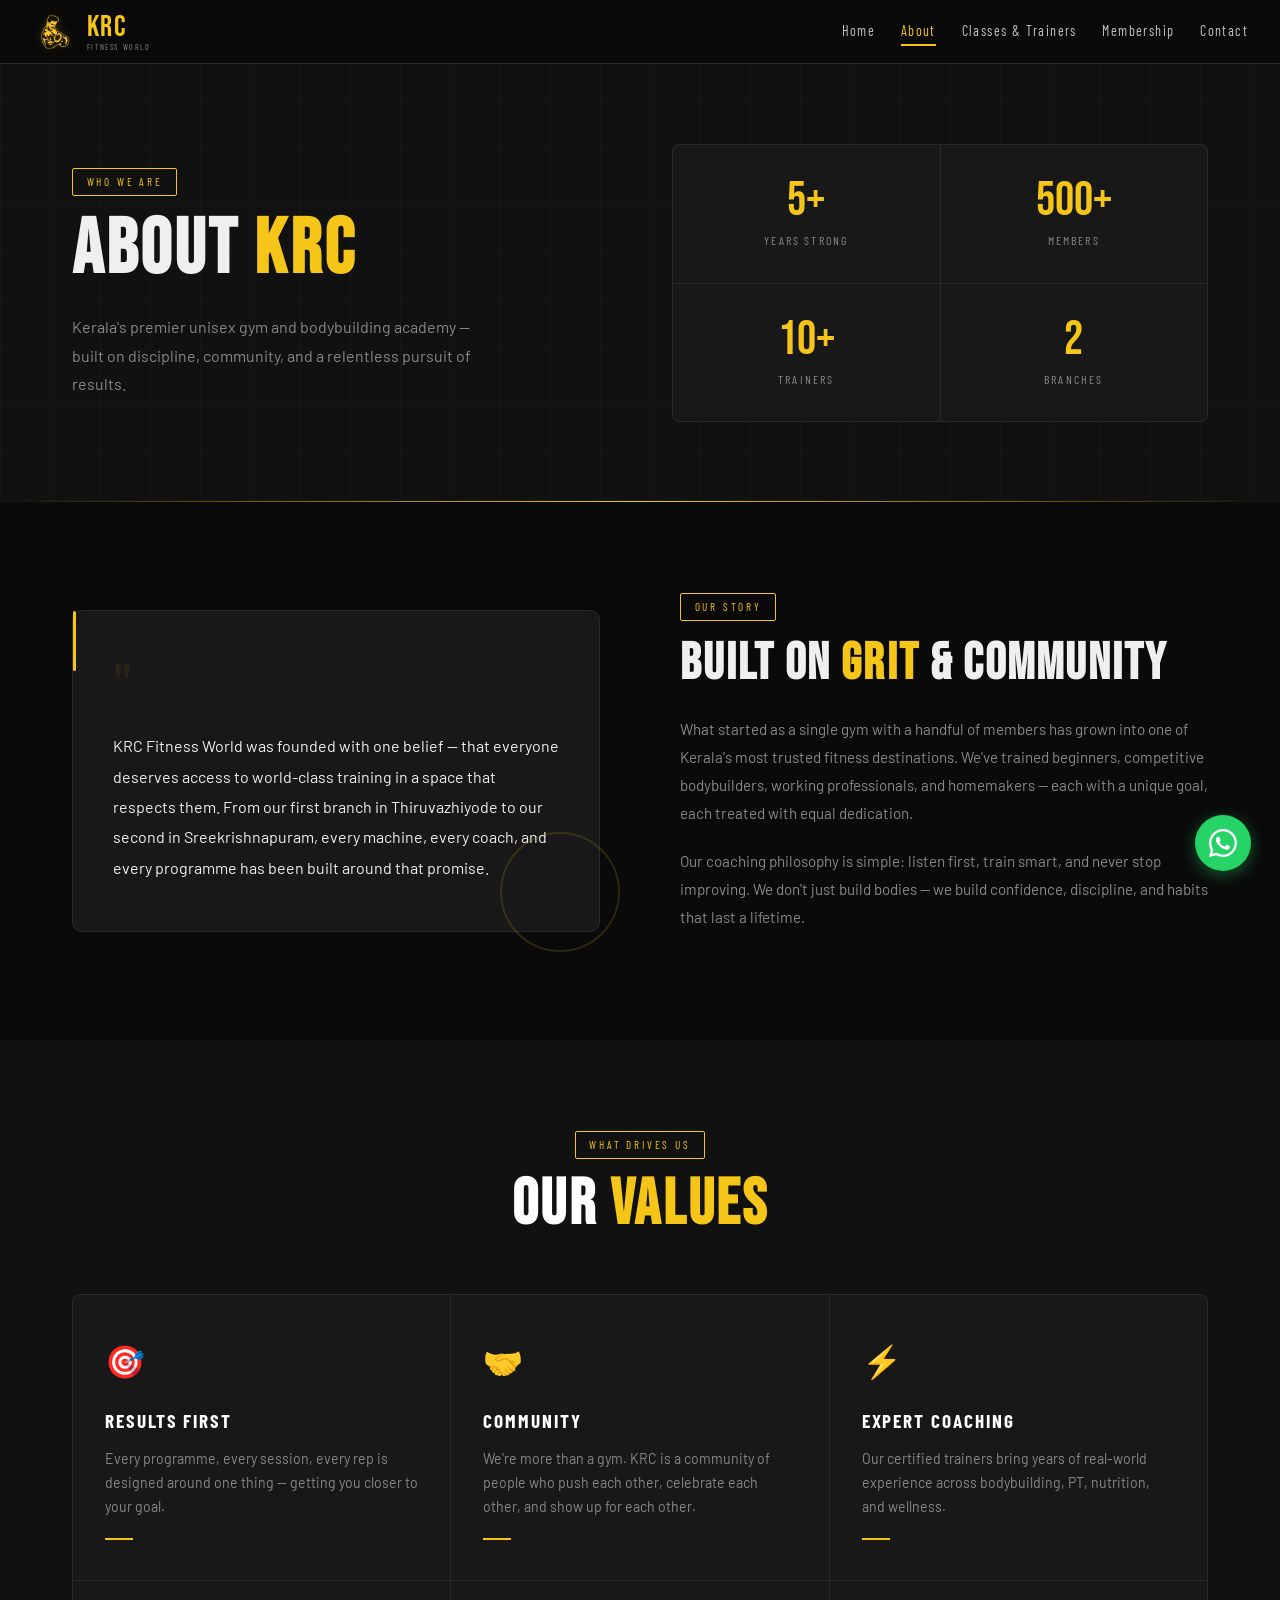
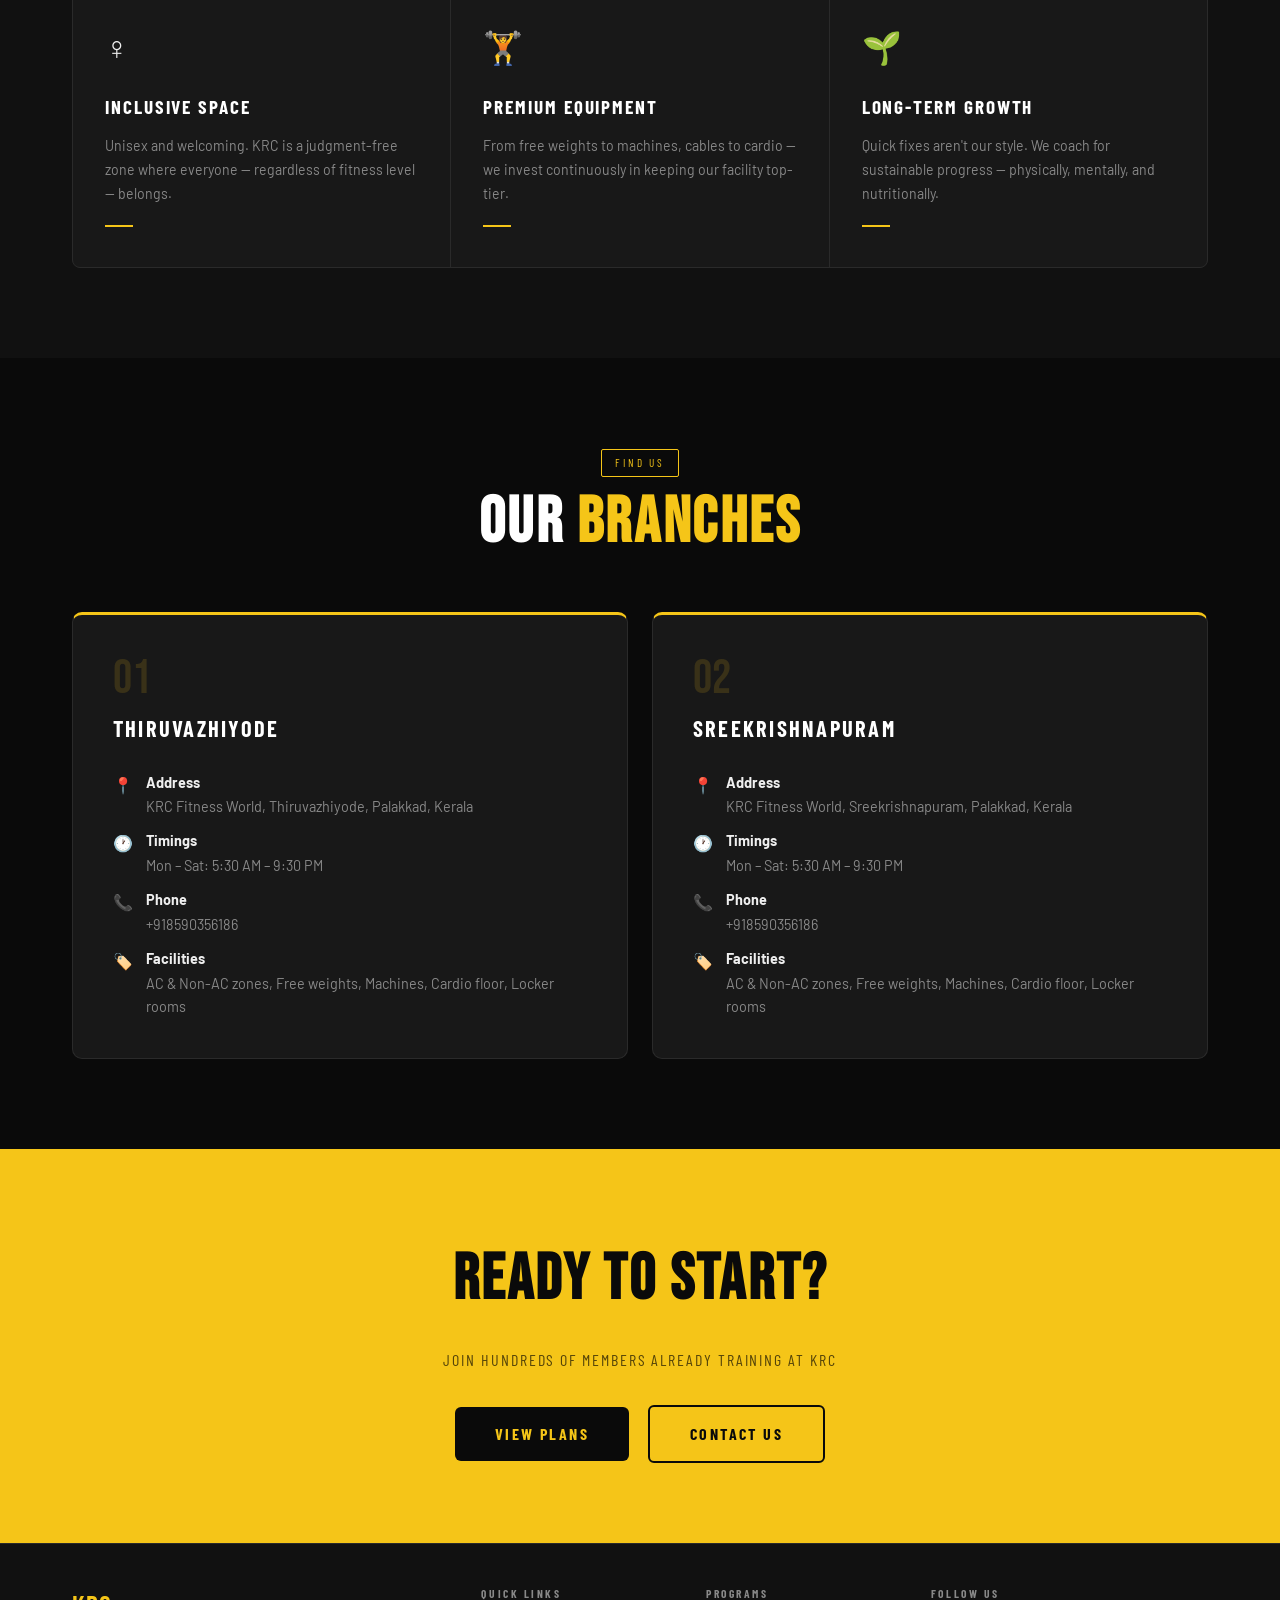
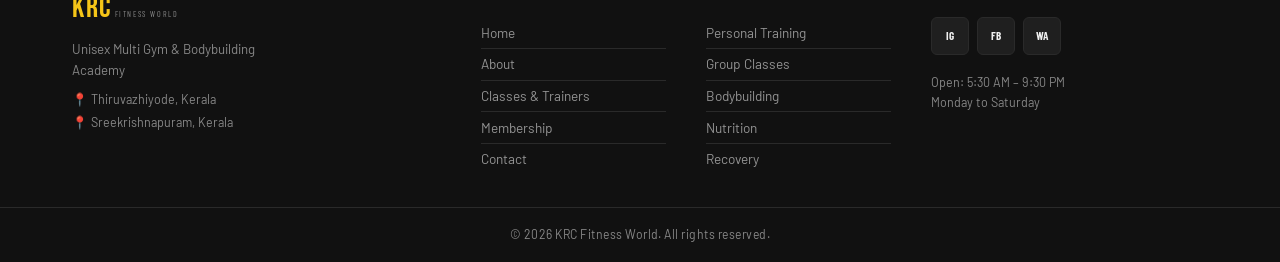
==== about/index.html @ 66737f7f "Number updation4" ====
<!DOCTYPE html>
<html lang="en">
<head>
  <meta charset="UTF-8"/>
  <meta name="viewport" content="width=device-width, initial-scale=1.0"/>
  <title>About — KRC Fitness World</title>
  <title>About – KRC Fitness World</title>

<!-- ADD AFTER TITLE -->
<meta name="description" content="Learn about KRC Fitness World – Kerala's trusted gym with 2 branches in Thiruvazhiyode and Sreekrishnapuram. 500+ members, 10+ certified trainers, 5+ years strong."/>
<meta name="keywords" content="about KRC Fitness, gym history Kerala, best gym Thiruvazhiyode, certified trainers Palakkad, KRC Fitness World branches, unisex gym Kerala"/>
<meta name="robots" content="index, follow"/>
<link rel="canonical" href="https://yourwebsite.com/about.html"/>

<meta property="og:title" content="About KRC Fitness World – Kerala's Premier Gym"/>
<meta property="og:description" content="500+ members, 2 branches, 10+ certified trainers. Discover the story behind KRC Fitness World."/>
<meta property="og:image" content="https://yourwebsite.com/assets/images/logo-mascot.png"/>
<meta property="og:url" content="https://yourwebsite.com/about.html"/>
<meta property="og:type" content="website"/>
  <link rel="preconnect" href="https://fonts.googleapis.com">
  <link href="https://fonts.googleapis.com/css2?family=Bebas+Neue&family=Barlow:wght@300;400;500;600;700&family=Barlow+Condensed:wght@400;600;700;900&display=swap" rel="stylesheet">
  <link rel="stylesheet" href="../css/style.css">
  <style>
    /* ── PAGE HERO ── */
    .page-hero {
      padding: calc(var(--nav-h) + 5rem) 0 5rem;
      background: var(--dark);
      position: relative;
      overflow: hidden;
    }
    .page-hero-grid {
      position: absolute; inset: 0; pointer-events: none;
      background-image:
        linear-gradient(rgba(245,197,24,0.03) 1px, transparent 1px),
        linear-gradient(90deg, rgba(245,197,24,0.03) 1px, transparent 1px);
      background-size: 50px 50px;
    }
    .page-hero::after {
      content: ''; position: absolute; bottom: 0; left: 0; right: 0;
      height: 1px;
      background: linear-gradient(90deg, transparent, var(--gold), transparent);
    }
    .page-hero-inner {
      position: relative; z-index: 1;
      display: grid;
      grid-template-columns: 1fr 1fr;
      align-items: center;
      gap: 4rem;
      max-width: 1200px;
      margin: 0 auto;
      padding: 0 2rem;
    }
    .ph-left .section-tag { margin-bottom: 1rem; }
    .ph-left h1 {
      font-family: var(--font-head);
      font-size: clamp(3rem, 6vw, 5.5rem);
      line-height: 1;
      letter-spacing: 0.04em;
      margin-bottom: 1.5rem;
    }
    .ph-left p {
      font-size: 1rem;
      color: var(--muted);
      line-height: 1.8;
      max-width: 420px;
    }
    .ph-right {
      display: grid;
      grid-template-columns: 1fr 1fr;
      gap: 1px;
      background: var(--border);
      border: 1px solid var(--border);
      border-radius: 8px;
      overflow: hidden;
    }
    .ph-stat {
      background: var(--card);
      padding: 2rem 1.5rem;
      text-align: center;
    }
    .ph-stat .num {
      font-family: var(--font-head);
      font-size: 3rem;
      color: var(--gold);
      line-height: 1;
    }
    .ph-stat .lbl {
      font-family: var(--font-cond);
      font-size: 0.75rem;
      letter-spacing: 0.18em;
      color: var(--muted);
      margin-top: 0.4rem;
    }

    /* ── STORY ── */
    .story-section {
      padding: 90px 0;
      background: var(--black);
    }
    .story-grid {
      display: grid;
      grid-template-columns: 1fr 1fr;
      gap: 5rem;
      align-items: center;
      max-width: 1200px;
      margin: 0 auto;
      padding: 0 2rem;
    }
    .story-visual {
      position: relative;
    }
    .story-box {
      background: var(--card);
      border: 1px solid var(--border);
      border-radius: 10px;
      padding: 3rem 2.5rem;
      position: relative;
    }
    .story-box::before {
      content: '';
      position: absolute;
      top: 0; left: 0;
      width: 3px; height: 60px;
      background: var(--gold);
      border-radius: 2px;
    }
    .story-quote {
      font-family: var(--font-head);
      font-size: 3.5rem;
      color: rgba(245,197,24,0.08);
      line-height: 1;
      margin-bottom: 1rem;
    }
    .story-box p {
      font-size: 1rem;
      color: var(--text);
      line-height: 1.9;
    }
    .story-accent {
      position: absolute;
      bottom: -20px; right: -20px;
      width: 120px; height: 120px;
      border: 2px solid rgba(245,197,24,0.15);
      border-radius: 50%;
      pointer-events: none;
    }
    .story-right .section-tag { margin-bottom: 1rem; }
    .story-right h2 {
      font-family: var(--font-head);
      font-size: clamp(2rem, 4vw, 3.5rem);
      line-height: 1.05;
      letter-spacing: 0.04em;
      margin-bottom: 1.5rem;
    }
    .story-right p {
      color: var(--muted);
      font-size: 0.95rem;
      line-height: 1.85;
      margin-bottom: 1.2rem;
    }

    /* ── VALUES ── */
    .values-section {
      padding: 90px 0;
      background: var(--dark);
    }
    .values-grid {
      display: grid;
      grid-template-columns: repeat(3, 1fr);
      gap: 1px;
      background: var(--border);
      border: 1px solid var(--border);
      border-radius: 8px;
      overflow: hidden;
      margin-top: 3.5rem;
    }
    .value-card {
      background: var(--card);
      padding: 2.5rem 2rem;
      transition: background 0.2s;
    }
    .value-card:hover { background: var(--card2); }
    .value-icon {
      font-size: 2rem;
      margin-bottom: 1.2rem;
    }
    .value-card h3 {
      font-family: var(--font-cond);
      font-size: 1.2rem;
      letter-spacing: 0.1em;
      color: var(--white);
      margin-bottom: 0.7rem;
    }
    .value-card p {
      font-size: 0.88rem;
      color: var(--muted);
      line-height: 1.7;
    }
    .value-line {
      width: 28px; height: 2px;
      background: var(--gold);
      margin-top: 1.2rem;
      transition: width 0.3s;
    }
    .value-card:hover .value-line { width: 55px; }

    /* ── BRANCHES ── */
    .branches-section {
      padding: 90px 0;
      background: var(--black);
    }
    .branches-grid {
      display: grid;
      grid-template-columns: 1fr 1fr;
      gap: 1.5rem;
      margin-top: 3.5rem;
    }
    .branch-card {
      background: var(--card);
      border: 1px solid var(--border);
      border-radius: 10px;
      padding: 2.5rem;
      border-top: 3px solid var(--gold);
      transition: transform 0.3s;
    }
    .branch-card:hover { transform: translateY(-4px); }
    .branch-num {
      font-family: var(--font-head);
      font-size: 3rem;
      color: rgba(245,197,24,0.15);
      line-height: 1;
      margin-bottom: 0.5rem;
    }
    .branch-card h3 {
      font-family: var(--font-cond);
      font-size: 1.4rem;
      letter-spacing: 0.1em;
      color: var(--white);
      margin-bottom: 1.5rem;
    }
    .branch-info { display: flex; flex-direction: column; gap: 0.7rem; }
    .bi-row {
      display: flex;
      align-items: flex-start;
      gap: 0.8rem;
      font-size: 0.9rem;
      color: var(--muted);
    }
    .bi-row .bi-icon { flex-shrink: 0; font-size: 1rem; margin-top: 1px; }
    .bi-row b { color: var(--text); display: block; margin-bottom: 0.1rem; }

    /* ── CTA ── */
    .about-cta {
      padding: 80px 0;
      background: var(--gold);
      text-align: center;
    }
    .about-cta h2 {
      font-family: var(--font-head);
      font-size: clamp(2.5rem, 5vw, 4.5rem);
      color: var(--black);
      letter-spacing: 0.04em;
      margin-bottom: 1rem;
    }
    .about-cta p {
      font-family: var(--font-cond);
      font-size: 1rem;
      letter-spacing: 0.12em;
      color: rgba(0,0,0,0.65);
      margin-bottom: 2rem;
    }
    .btn-dark {
      display: inline-block;
      background: var(--black);
      color: var(--gold);
      font-family: var(--font-cond);
      font-weight: 700;
      font-size: 1rem;
      letter-spacing: 0.15em;
      padding: 0.9rem 2.5rem;
      border-radius: 6px;
      transition: background 0.2s;
      margin: 0 0.5rem;
    }
    .btn-dark:hover { background: #1a1a1a; }
    .btn-dark-outline {
      display: inline-block;
      background: transparent;
      color: var(--black);
      font-family: var(--font-cond);
      font-weight: 700;
      font-size: 1rem;
      letter-spacing: 0.15em;
      padding: 0.9rem 2.5rem;
      border: 2px solid var(--black);
      border-radius: 6px;
      transition: all 0.2s;
      margin: 0 0.5rem;
    }
    .btn-dark-outline:hover { background: var(--black); color: var(--gold); }

    /* ── RESPONSIVE ── */
    @media (max-width: 768px) {
      .page-hero-inner { grid-template-columns: 1fr; gap: 2.5rem; }
      .ph-left p { max-width: 100%; }
      .story-grid { grid-template-columns: 1fr; gap: 2.5rem; }
      .values-grid { grid-template-columns: 1fr; }
      .branches-grid { grid-template-columns: 1fr; }
      .about-cta .btn-dark, .about-cta .btn-dark-outline { display: block; margin: 0.5rem auto; max-width: 240px; }
    }
  </style>
  
  <!-- Local Business Schema – paste before </head> on every page -->
<script type="application/ld+json">
{
  "@context": "https://schema.org",
  "@type": "SportsActivityLocation",
  "name": "KRC Fitness World",
  "description": "Unisex multi gym and bodybuilding academy with branches in Thiruvazhiyode and Sreekrishnapuram, Kerala.",
  "url": "https://yourwebsite.com",
  "logo": "https://yourwebsite.com/assets/images/logo-mascot.png",
  "telephone": "+918590356186",
  "openingHours": "Mo-Sa 05:30-21:30",
  "location": [
    {
      "@type": "Place",
      "name": "KRC Fitness World – Thiruvazhiyode",
      "address": {
        "@type": "PostalAddress",
        "streetAddress": "Thiruvazhiyode",
        "addressLocality": "Palakkad",
        "addressRegion": "Kerala",
        "addressCountry": "IN"
      }
    },
    {
      "@type": "Place",
      "name": "KRC Fitness World – Sreekrishnapuram",
      "address": {
        "@type": "PostalAddress",
        "streetAddress": "Sreekrishnapuram",
        "addressLocality": "Palakkad",
        "addressRegion": "Kerala",
        "addressCountry": "IN"
      }
    }
  ]
}
</script>
</head>
<body>

  <!-- NAVBAR -->
  <header id="navbar">
    <div class="nav-container">
      <a href="../" class="nav-logo">
        <img src="../images/logo.png" alt="KRC Logo" class="nav-logo-img"/>
        <div class="nav-logo-text">
          <span class="logo-krc">KRC</span>
          <span class="logo-sub">FITNESS WORLD</span>
        </div>
      </a>
      <nav class="nav-links" id="navLinks">
        <a href="../">Home</a>
        <a href="../about/" class="active">About</a>
        <a href="../classes-trainers/">Classes & Trainers</a>
        <a href="../membership/">Membership</a>
        <a href="../#enquiry">Contact</a>
      </nav>
      <button class="hamburger" id="hamburger" onclick="toggleMenu()"><span></span><span></span><span></span></button>
    </div>
  </header>

  <!-- PAGE HERO -->
  <div class="page-hero">
    <div class="page-hero-grid"></div>
    <div class="page-hero-inner">
      <div class="ph-left reveal">
        <span class="section-tag">WHO WE ARE</span>
        <h1>ABOUT <span class="gold">KRC</span></h1>
        <p>Kerala's premier unisex gym and bodybuilding academy — built on discipline, community, and a relentless pursuit of results.</p>
      </div>
      <div class="ph-right reveal" style="--rd:0.15s">
        <div class="ph-stat"><div class="num">5+</div><div class="lbl">YEARS STRONG</div></div>
        <div class="ph-stat"><div class="num">500+</div><div class="lbl">MEMBERS</div></div>
        <div class="ph-stat"><div class="num">10+</div><div class="lbl">TRAINERS</div></div>
        <div class="ph-stat"><div class="num">2</div><div class="lbl">BRANCHES</div></div>
      </div>
    </div>
  </div>

  <!-- STORY -->
  <section class="story-section">
    <div class="story-grid">
      <div class="story-visual reveal">
        <div class="story-box">
          <div class="story-quote">"</div>
          <p>KRC Fitness World was founded with one belief — that everyone deserves access to world-class training in a space that respects them. From our first branch in Thiruvazhiyode to our second in Sreekrishnapuram, every machine, every coach, and every programme has been built around that promise.</p>
        </div>
        <div class="story-accent"></div>
      </div>
      <div class="story-right reveal" style="--rd:0.15s">
        <span class="section-tag">OUR STORY</span>
        <h2>BUILT ON <span class="gold">GRIT</span> &amp; COMMUNITY</h2>
        <p>What started as a single gym with a handful of members has grown into one of Kerala's most trusted fitness destinations. We've trained beginners, competitive bodybuilders, working professionals, and homemakers — each with a unique goal, each treated with equal dedication.</p>
        <p>Our coaching philosophy is simple: listen first, train smart, and never stop improving. We don't just build bodies — we build confidence, discipline, and habits that last a lifetime.</p>
      </div>
    </div>
  </section>

  <!-- VALUES -->
  <section class="values-section">
    <div class="container">
      <div class="section-header">
        <span class="section-tag">WHAT DRIVES US</span>
        <h2 class="section-title">OUR <span class="gold">VALUES</span></h2>
      </div>
      <div class="values-grid">
        <div class="value-card reveal">
          <div class="value-icon">🎯</div>
          <h3>RESULTS FIRST</h3>
          <p>Every programme, every session, every rep is designed around one thing — getting you closer to your goal.</p>
          <div class="value-line"></div>
        </div>
        <div class="value-card reveal" style="--rd:0.1s">
          <div class="value-icon">🤝</div>
          <h3>COMMUNITY</h3>
          <p>We're more than a gym. KRC is a community of people who push each other, celebrate each other, and show up for each other.</p>
          <div class="value-line"></div>
        </div>
        <div class="value-card reveal" style="--rd:0.2s">
          <div class="value-icon">⚡</div>
          <h3>EXPERT COACHING</h3>
          <p>Our certified trainers bring years of real-world experience across bodybuilding, PT, nutrition, and wellness.</p>
          <div class="value-line"></div>
        </div>
        <div class="value-card reveal" style="--rd:0.1s">
          <div class="value-icon">♀️</div>
          <h3>INCLUSIVE SPACE</h3>
          <p>Unisex and welcoming. KRC is a judgment-free zone where everyone — regardless of fitness level — belongs.</p>
          <div class="value-line"></div>
        </div>
        <div class="value-card reveal" style="--rd:0.2s">
          <div class="value-icon">🏋️</div>
          <h3>PREMIUM EQUIPMENT</h3>
          <p>From free weights to machines, cables to cardio — we invest continuously in keeping our facility top-tier.</p>
          <div class="value-line"></div>
        </div>
        <div class="value-card reveal" style="--rd:0.3s">
          <div class="value-icon">🌱</div>
          <h3>LONG-TERM GROWTH</h3>
          <p>Quick fixes aren't our style. We coach for sustainable progress — physically, mentally, and nutritionally.</p>
          <div class="value-line"></div>
        </div>
      </div>
    </div>
  </section>

  <!-- BRANCHES -->
  <section class="branches-section">
    <div class="container">
      <div class="section-header">
        <span class="section-tag">FIND US</span>
        <h2 class="section-title">OUR <span class="gold">BRANCHES</span></h2>
      </div>
      <div class="branches-grid">
        <div class="branch-card reveal">
          <div class="branch-num">01</div>
          <h3>THIRUVAZHIYODE</h3>
          <div class="branch-info">
            <div class="bi-row">
              <span class="bi-icon">📍</span>
              <div><b>Address</b>KRC Fitness World, Thiruvazhiyode, Palakkad, Kerala</div>
            </div>
            <div class="bi-row">
              <span class="bi-icon">🕐</span>
              <div><b>Timings</b>Mon – Sat: 5:30 AM – 9:30 PM</div>
            </div>
            <div class="bi-row">
              <span class="bi-icon">📞</span>
              <div><b>Phone</b>+918590356186</div>
            </div>
            <div class="bi-row">
              <span class="bi-icon">🏷️</span>
              <div><b>Facilities</b>AC & Non-AC zones, Free weights, Machines, Cardio floor, Locker rooms</div>
            </div>
          </div>
        </div>
        <div class="branch-card reveal" style="--rd:0.15s">
          <div class="branch-num">02</div>
          <h3>SREEKRISHNAPURAM</h3>
          <div class="branch-info">
            <div class="bi-row">
              <span class="bi-icon">📍</span>
              <div><b>Address</b>KRC Fitness World, Sreekrishnapuram, Palakkad, Kerala</div>
            </div>
            <div class="bi-row">
              <span class="bi-icon">🕐</span>
              <div><b>Timings</b>Mon – Sat: 5:30 AM – 9:30 PM</div>
            </div>
            <div class="bi-row">
              <span class="bi-icon">📞</span>
              <div><b>Phone</b>+918590356186</div>
            </div>
            <div class="bi-row">
              <span class="bi-icon">🏷️</span>
              <div><b>Facilities</b>AC & Non-AC zones, Free weights, Machines, Cardio floor, Locker rooms</div>
            </div>
          </div>
        </div>
      </div>
    </div>
  </section>

  <!-- CTA -->
  <div class="about-cta">
    <div class="container">
      <h2>READY TO START?</h2>
      <p>JOIN HUNDREDS OF MEMBERS ALREADY TRAINING AT KRC</p>
      <a href="../membership/" class="btn-dark">VIEW PLANS</a>
      <a href="../#enquiry" class="btn-dark-outline">CONTACT US</a>
    </div>
  </div>

  <!-- FOOTER -->
  <footer class="footer">
    <div class="footer-inner container">
      <div class="footer-brand">
        <span class="logo-krc">KRC</span>
        <span class="logo-sub">FITNESS WORLD</span>
        <p>Unisex Multi Gym &amp; Bodybuilding Academy</p>
        <div class="footer-locations">
          <div>📍 Thiruvazhiyode, Kerala</div>
          <div>📍 Sreekrishnapuram, Kerala</div>
        </div>
      </div>
      <div class="footer-links">
        <h4>QUICK LINKS</h4>
        <a href="../">Home</a>
        <a href="../about/">About</a>
        <a href="../classes-trainers/">Classes & Trainers</a>
        <a href="../membership/">Membership</a>
        <a href="../#enquiry">Contact</a>
      </div>
      <div class="footer-links">
        <h4>PROGRAMS</h4>
        <a href="../classes-trainers/">Personal Training</a>
        <a href="../classes-trainers/">Group Classes</a>
        <a href="../classes-trainers/">Bodybuilding</a>
        <a href="../classes-trainers/">Nutrition</a>
        <a href="../classes-trainers/">Recovery</a>
      </div>
      <div class="footer-social">
        <h4>FOLLOW US</h4>
        <div class="social-icons">
          <a href="#" class="soc-btn">IG</a>
          <a href="#" class="soc-btn">FB</a>
          <a href="https://wa.me/91XXXXXXXXXX" class="soc-btn wa">WA</a>
        </div>
        <p class="footer-timing">Open: 5:30 AM – 9:30 PM<br>Monday to Saturday</p>
      </div>
    </div>
    <div class="footer-bottom">© 2026 KRC Fitness World. All rights reserved.</div>
  </footer>

  <a href="https://wa.me/91XXXXXXXXXX" class="whatsapp-float" target="_blank">
    <svg xmlns="http://www.w3.org/2000/svg" viewBox="0 0 32 32" fill="white" width="28" height="28">
      <path d="M16 0C7.163 0 0 7.163 0 16c0 2.825.738 5.476 2.031 7.775L0 32l8.418-2.007A15.934 15.934 0 0016 32c8.837 0 16-7.163 16-16S24.837 0 16 0zm0 29.333a13.267 13.267 0 01-6.765-1.851l-.485-.289-5.003 1.193 1.224-4.872-.316-.5A13.244 13.244 0 012.667 16C2.667 8.636 8.636 2.667 16 2.667S29.333 8.636 29.333 16 23.364 29.333 16 29.333zm7.273-9.912c-.397-.199-2.352-1.16-2.717-1.292-.365-.132-.63-.199-.896.199-.266.398-1.029 1.293-1.261 1.558-.232.266-.464.299-.862.1-.397-.2-1.679-.619-3.198-1.973-1.182-1.053-1.98-2.352-2.212-2.75-.232-.397-.025-.612.174-.81.179-.178.398-.464.597-.697.199-.232.265-.398.397-.663.133-.266.066-.498-.033-.697-.1-.199-.896-2.16-1.228-2.957-.323-.776-.65-.671-.896-.683l-.763-.013c-.266 0-.697.1-1.062.498-.365.398-1.394 1.36-1.394 3.317 0 1.957 1.427 3.848 1.626 4.114.2.265 2.808 4.287 6.803 6.014.951.411 1.693.656 2.272.84.954.303 1.823.26 2.51.158.765-.114 2.352-.961 2.684-1.889.332-.928.332-1.724.232-1.889-.099-.166-.365-.265-.763-.464z"/>
    </svg>
  </a>

  <script src="../js/main.js"></script>
</body>
</html>
---- css/style.css ----
/* ════════════════════════════════════════════════
   KRC FITNESS WORLD — style.css  (mobile-first)
════════════════════════════════════════════════ */
@import url('https://fonts.googleapis.com/css2?family=Bebas+Neue&family=Barlow:wght@300;400;500;600;700;900&family=Barlow+Condensed:wght@400;600;700;900&display=swap');

:root {
  --gold:#F5C518; --gold-dark:#C9A20E;
  --black:#0A0A0A; --dark:#111111;
  --card:#181818; --card2:#1F1F1F;
  --border:#2A2A2A; --text:#EFEFEF;
  --muted:#888888; --white:#FFFFFF;
  --font-head:'Bebas Neue',sans-serif;
  --font-body:'Barlow',sans-serif;
  --font-cond:'Barlow Condensed',sans-serif;
  --nav-h:64px; --radius:6px;
  --transition:0.3s cubic-bezier(0.25,0.46,0.45,0.94);
}

/* ─── RESET ─── */
*,*::before,*::after{box-sizing:border-box;margin:0;padding:0}
html{scroll-behavior:smooth}
body{font-family:var(--font-body);background:var(--black);color:var(--text);overflow-x:hidden;line-height:1.6;font-size:16px}
a{text-decoration:none;color:inherit}
img{max-width:100%;display:block}

/* ─── CONTAINER ─── */
.container{width:100%;max-width:1200px;margin:0 auto;padding:0 1.25rem}
@media(min-width:640px){.container{padding:0 1.5rem}}
@media(min-width:1024px){.container{padding:0 2rem}}

/* ─── UTILS ─── */
.gold{color:var(--gold)}
.section{padding:56px 0}
@media(min-width:768px){.section{padding:80px 0}}
@media(min-width:1024px){.section{padding:100px 0}}

/* ─── BUTTONS ─── */
.btn-primary{
  display:inline-block;background:var(--gold);color:var(--black);
  font-family:var(--font-cond);font-weight:700;font-size:0.9rem;
  letter-spacing:0.12em;padding:0.8rem 1.7rem;
  border:2px solid var(--gold);border-radius:var(--radius);
  transition:var(--transition);cursor:pointer;text-align:center;
  touch-action:manipulation;
}
.btn-primary:hover{background:transparent;color:var(--gold);transform:translateY(-2px);box-shadow:0 8px 28px rgba(245,197,24,0.22)}
.btn-outline{
  display:inline-block;background:transparent;color:var(--white);
  font-family:var(--font-cond);font-weight:700;font-size:0.9rem;
  letter-spacing:0.12em;padding:0.8rem 1.7rem;
  border:2px solid rgba(255,255,255,0.3);border-radius:var(--radius);
  transition:var(--transition);cursor:pointer;text-align:center;
  touch-action:manipulation;
}
.btn-outline:hover{border-color:var(--gold);color:var(--gold);transform:translateY(-2px)}
.full-width{width:100%;text-align:center}

/* ─── SECTION HEADER ─── */
.section-header{text-align:center;margin-bottom:2.5rem}
@media(min-width:768px){.section-header{margin-bottom:3.5rem}}
.section-tag{
  display:inline-block;font-family:var(--font-cond);
  font-size:0.7rem;letter-spacing:0.25em;color:var(--gold);
  border:1px solid var(--gold);padding:0.25rem 0.85rem;
  border-radius:2px;margin-bottom:0.75rem;
}
.section-title{
  font-family:var(--font-head);
  font-size:clamp(1.9rem,7vw,4rem);
  line-height:1.05;letter-spacing:0.04em;color:var(--white);
}

/* ══ NAVBAR ══ */
#navbar{
  position:fixed;top:0;left:0;right:0;
  z-index:1000;height:var(--nav-h);
  background:rgba(10,10,10,0.98);
  border-bottom:1px solid var(--border);
  transition:box-shadow 0.3s;
}
#navbar.scrolled{box-shadow:0 2px 20px rgba(0,0,0,0.7)}
.nav-container{
  max-width:1300px;margin:0 auto;
  padding:0 1.25rem;height:100%;
  display:flex;align-items:center;justify-content:space-between;gap:1rem;
}
@media(min-width:768px){.nav-container{padding:0 1.75rem}}
@media(min-width:1024px){.nav-container{padding:0 2rem}}

.nav-logo{display:flex;align-items:center;gap:0.55rem;flex-shrink:0}
.nav-logo-img{height:38px;width:38px;object-fit:contain;filter:drop-shadow(0 0 5px rgba(245,197,24,0.3))}
@media(min-width:768px){.nav-logo-img{height:46px;width:46px}}
.nav-logo-text{display:flex;flex-direction:column;line-height:1}
.logo-krc{font-family:var(--font-head);font-size:1.55rem;color:var(--gold);letter-spacing:0.05em}
@media(min-width:768px){.logo-krc{font-size:1.9rem}}
.logo-sub{font-family:var(--font-cond);font-size:0.5rem;letter-spacing:0.2em;color:var(--muted)}

/* Mobile nav — hidden, slides down */
.nav-links{
  display:none;flex-direction:column;
  position:absolute;top:var(--nav-h);left:0;right:0;
  background:rgba(10,10,10,0.99);
  border-top:1px solid var(--border);
  border-bottom:2px solid var(--gold);
  padding:0.5rem 0;z-index:999;
}
.nav-links.open{display:flex}
.nav-links a{
  font-family:var(--font-cond);font-size:1rem;letter-spacing:0.1em;
  color:rgba(255,255,255,0.75);padding:0.9rem 1.5rem;
  border-bottom:1px solid var(--border);
  transition:color 0.2s,background 0.2s;display:block;
}
.nav-links a:last-child{border-bottom:none}
.nav-links a:hover,.nav-links a.active{color:var(--gold);background:rgba(245,197,24,0.05)}

/* Desktop nav */
@media(min-width:900px){
  .nav-links{
    display:flex!important;flex-direction:row;
    position:static;background:transparent;
    border:none;padding:0;gap:1.6rem;align-items:center;
  }
  .nav-links a{
    padding:0;border:none;font-size:0.88rem;
    background:transparent!important;position:relative;
  }
  .nav-links a::after{
    content:'';position:absolute;bottom:-3px;left:0;
    width:0;height:2px;background:var(--gold);transition:width 0.3s;
  }
  .nav-links a:hover::after,.nav-links a.active::after{width:100%}
}

/* Hamburger */
.hamburger{
  display:flex;flex-direction:column;gap:5px;
  background:none;border:none;cursor:pointer;
  padding:6px;touch-action:manipulation;flex-shrink:0;
}
.hamburger span{display:block;width:24px;height:2px;background:var(--white);border-radius:2px;transition:var(--transition)}
.hamburger.open span:nth-child(1){transform:translateY(7px) rotate(45deg)}
.hamburger.open span:nth-child(2){opacity:0}
.hamburger.open span:nth-child(3){transform:translateY(-7px) rotate(-45deg)}
@media(min-width:900px){.hamburger{display:none}}

/* ══ HERO ══ */
.hero{
  min-height:100svh;position:relative;
  display:flex;flex-direction:column;
  overflow:hidden;padding-top:var(--nav-h);background:var(--black);
}
.hero-bg-grid{
  position:absolute;inset:0;pointer-events:none;
  background-image:
    linear-gradient(rgba(245,197,24,0.04) 1px,transparent 1px),
    linear-gradient(90deg,rgba(245,197,24,0.04) 1px,transparent 1px);
  background-size:50px 50px;
}
.hero::after{
  content:'';position:absolute;bottom:0;left:0;right:0;height:1px;
  background:linear-gradient(90deg,transparent,var(--gold),transparent);z-index:2;
}
/* Mobile: vertical stack */
.hero-inner{
  position:relative;z-index:1;
  display:flex;flex-direction:column;flex:1;
  padding:2rem 1.25rem 0;
}
.hero-content{flex-shrink:0}
.hero-eyebrow{
  font-family:var(--font-cond);font-size:0.68rem;
  letter-spacing:0.28em;color:var(--gold);
  margin-bottom:0.9rem;display:flex;align-items:center;gap:0.7rem;
}
.hero-eyebrow::before{content:'';width:26px;height:2px;background:var(--gold);flex-shrink:0}
.hero-title{
  font-family:var(--font-head);
  font-size:clamp(3rem,13vw,7.5rem);
  line-height:0.92;letter-spacing:0.02em;
  display:flex;flex-direction:column;margin-bottom:1rem;
}
.hero-title .gold{color:var(--gold)}
.hero-sub{
  font-family:var(--font-cond);font-size:0.88rem;
  letter-spacing:0.06em;color:var(--muted);
  margin-bottom:1.5rem;line-height:1.65;
}
.hero-cta{display:flex;gap:0.7rem;flex-wrap:wrap;margin-bottom:1.5rem}
.hero-cta .btn-primary,.hero-cta .btn-outline{font-size:0.85rem;padding:0.7rem 1.4rem}

/* Mascot mobile */
.hero-mascot{
  flex:1;display:flex;align-items:flex-end;justify-content:center;
  min-height:180px;max-height:300px;
  filter:drop-shadow(0 0 35px rgba(245,197,24,0.2));
  animation:float 4s ease-in-out infinite;
}
.hero-mascot img{height:100%;max-height:280px;width:auto;object-fit:contain;object-position:bottom}

.hero-scroll-hint{display:none}/* hidden mobile */

/* Tablet+ side by side */
@media(min-width:768px){
  .hero-inner{
    flex-direction:row;align-items:center;
    padding:2.5rem 1.75rem 0;gap:1.5rem;
    min-height:calc(100svh - var(--nav-h));
  }
  .hero-content{flex:1}
  .hero-mascot{
    flex:0 0 44%;max-height:none;
    height:calc(100svh - var(--nav-h));
    max-height:640px;
    justify-content:flex-end;
  }
  .hero-mascot img{max-height:100%;max-width:100%}
  .hero-sub{font-size:1rem;max-width:420px}
  .hero-scroll-hint{
    display:flex;position:absolute;
    bottom:1.5rem;left:1.75rem;
    align-items:center;gap:0.75rem;
    font-family:var(--font-cond);font-size:0.65rem;
    letter-spacing:0.22em;color:var(--muted);z-index:3;
  }
}
@media(min-width:1024px){
  .hero-inner{padding:3rem 2rem 0;gap:2rem}
  .hero-mascot{flex:0 0 48%;max-height:680px}
}

/* ─── ANIMATIONS ─── */
.line-reveal{opacity:0;transform:translateY(22px);animation:revealUp 0.7s ease forwards;animation-delay:var(--d,0s)}
@keyframes revealUp{to{opacity:1;transform:translateY(0)}}
@keyframes float{0%,100%{transform:translateY(0)}50%{transform:translateY(-12px)}}
.scroll-line{width:40px;height:1px;background:var(--muted);position:relative;overflow:hidden}
.scroll-line::after{content:'';position:absolute;top:0;left:-100%;width:100%;height:100%;background:var(--gold);animation:slide 2s ease infinite}
@keyframes slide{to{left:100%}}
.reveal{opacity:0;transform:translateY(28px);transition:opacity 0.6s ease,transform 0.6s ease;transition-delay:var(--rd,0s)}
.reveal.visible{opacity:1;transform:translateY(0)}

/* ══ STATS BAR ══ */
.stats-bar{background:var(--gold);display:grid;grid-template-columns:1fr 1fr}
.stat-item{
  display:flex;flex-direction:column;align-items:center;justify-content:center;
  padding:1.4rem 0.75rem;text-align:center;
  border-bottom:1px solid rgba(0,0,0,0.1);
  border-right:1px solid rgba(0,0,0,0.1);
}
.stat-item:nth-child(2n){border-right:none}
.stat-number{font-family:var(--font-head);font-size:2.4rem;color:var(--black);line-height:1}
.stat-plus{font-family:var(--font-head);font-size:1.4rem;color:var(--black)}
.stat-label{font-family:var(--font-cond);font-size:0.65rem;letter-spacing:0.18em;color:rgba(0,0,0,0.6);margin-top:0.25rem}
.stat-divider{display:none}
@media(min-width:640px){
  .stats-bar{display:flex;justify-content:center;align-items:stretch}
  .stat-item{flex:1;border-bottom:none;border-right:1px solid rgba(0,0,0,0.14);padding:1.8rem 0.5rem}
  .stat-item:nth-child(2n){border-right:1px solid rgba(0,0,0,0.14)}
  .stat-item:last-child{border-right:none}
  .stat-number{font-size:2.8rem}
}

/* ══ SERVICES ══ */
.services{background:var(--dark)}
.services-grid{
  display:grid;grid-template-columns:1fr;
  gap:1px;background:var(--border);
  border:1px solid var(--border);border-radius:var(--radius);overflow:hidden;
}
@media(min-width:580px){.services-grid{grid-template-columns:1fr 1fr}}
@media(min-width:1024px){.services-grid{grid-template-columns:repeat(3,1fr)}}
.service-card{background:var(--card);padding:1.75rem 1.4rem;transition:background var(--transition)}
.service-card:hover{background:var(--card2)}
.service-card:hover .service-line{width:50px}
.service-icon{font-size:1.9rem;margin-bottom:0.9rem}
.service-card h3{font-family:var(--font-cond);font-size:1.1rem;letter-spacing:0.06em;color:var(--white);margin-bottom:0.5rem}
.service-card p{font-size:0.86rem;color:var(--muted);line-height:1.7}
.service-line{width:26px;height:2px;background:var(--gold);margin-top:1rem;transition:width 0.4s ease}

/* ══ WHY KRC ══ */
.why-krc{background:var(--black);position:relative;overflow:hidden}
.why-krc::before{
  content:'KRC';position:absolute;right:-2%;top:50%;transform:translateY(-50%);
  font-family:var(--font-head);font-size:clamp(5rem,20vw,18rem);
  color:rgba(245,197,24,0.03);pointer-events:none;user-select:none;
}
.why-grid{display:grid;grid-template-columns:1fr;gap:2.5rem;position:relative;z-index:1}
@media(min-width:768px){.why-grid{grid-template-columns:1fr 1fr;gap:3.5rem;align-items:center}}
.why-left .section-tag,.why-left .section-title{text-align:left}
.why-desc{color:var(--muted);margin-bottom:1.4rem;font-size:0.9rem;line-height:1.8}
.why-list{list-style:none;display:flex;flex-direction:column;gap:0.6rem}
.why-list li{font-family:var(--font-cond);font-size:0.92rem;letter-spacing:0.03em;color:var(--text);display:flex;align-items:center;gap:0.7rem}
.check{color:var(--gold);font-size:0.95rem;flex-shrink:0}
.why-visual{display:flex;flex-direction:column;gap:0.9rem}
.why-card-big{background:var(--card);border:1px solid var(--border);border-left:3px solid var(--gold);padding:1.2rem 1.4rem;border-radius:var(--radius);transition:transform var(--transition)}
.why-card-big:hover{transform:translateX(5px)}
.wc-number{font-family:var(--font-head);font-size:1.2rem;color:var(--gold);margin-bottom:0.2rem}
.why-card-big h4{font-family:var(--font-cond);font-size:1.05rem;letter-spacing:0.1em;margin-bottom:0.3rem}
.why-card-big p{font-size:0.83rem;color:var(--muted)}

/* ══ MEMBERSHIP PREVIEW ══ */
.membership-preview{background:var(--dark)}
.plans-grid{display:grid;grid-template-columns:1fr;gap:1.1rem}
@media(min-width:580px){.plans-grid{grid-template-columns:repeat(3,1fr)}}
.plan-card{
  background:var(--card);border:1px solid var(--border);
  border-radius:8px;padding:1.8rem 1.4rem;
  text-align:center;position:relative;
  transition:transform var(--transition),border-color var(--transition);
}
.plan-card:hover{transform:translateY(-4px);border-color:var(--gold)}
.plan-card.featured{border-color:var(--gold);background:linear-gradient(135deg,var(--card2),#1a1600)}
.plan-badge{
  position:absolute;top:-11px;left:50%;transform:translateX(-50%);
  background:var(--gold);color:var(--black);
  font-family:var(--font-cond);font-weight:900;
  font-size:0.62rem;letter-spacing:0.18em;
  padding:0.18rem 0.85rem;border-radius:20px;white-space:nowrap;
}
.plan-label{font-family:var(--font-cond);font-size:0.78rem;letter-spacing:0.25em;color:var(--muted);margin-bottom:0.75rem}
.plan-price{font-family:var(--font-head);font-size:1rem;color:var(--gold);margin-bottom:1.1rem}
.plan-price span{font-size:2.8rem;line-height:1}
.plan-price sub{font-size:0.82rem;color:var(--muted)}
.plan-features{list-style:none;margin-bottom:1.4rem;display:flex;flex-direction:column;gap:0.4rem}
.plan-features li{font-size:0.86rem;color:var(--text);padding:0.35rem 0;border-bottom:1px solid var(--border)}
.plan-features li.dim{color:var(--muted)}

/* ══ ENQUIRY FORM ══ */
.enquiry-section{background:var(--black)}
.enquiry-grid{display:grid;grid-template-columns:1fr;gap:2rem}
@media(min-width:900px){.enquiry-grid{grid-template-columns:1fr 1.4fr;gap:4rem;align-items:start}}
.enq-left .section-tag,.enq-left .section-title{text-align:left}
.enq-left>p{color:var(--muted);margin-bottom:1.2rem;font-size:0.9rem}
.contact-info{display:flex;flex-direction:column;gap:0.65rem}
.ci-item{font-family:var(--font-cond);font-size:0.9rem;color:var(--text);letter-spacing:0.03em}
.enquiry-form{background:var(--card);border:1px solid var(--border);border-radius:10px;padding:1.4rem}
@media(min-width:480px){.enquiry-form{padding:2rem}}
@media(min-width:768px){.enquiry-form{padding:2.5rem}}
.form-row{display:grid;grid-template-columns:1fr;gap:0}
@media(min-width:500px){.form-row{grid-template-columns:1fr 1fr;gap:1rem}}
.form-group{display:flex;flex-direction:column;gap:0.4rem;margin-bottom:0.9rem}
.form-group label{font-family:var(--font-cond);font-size:0.72rem;letter-spacing:0.12em;color:var(--muted);text-transform:uppercase}
.form-group input,.form-group select,.form-group textarea{
  background:var(--black);border:1px solid var(--border);
  color:var(--text);font-family:var(--font-body);
  font-size:1rem;/* prevents iOS zoom-in */
  padding:0.8rem 0.9rem;border-radius:var(--radius);
  outline:none;transition:border-color 0.2s;width:100%;
  -webkit-appearance:none;appearance:none;
}
.form-group input:focus,.form-group select:focus,.form-group textarea:focus{border-color:var(--gold)}
.form-group select option{background:var(--card)}
.form-group textarea{resize:vertical;min-height:82px}
.form-msg{text-align:center;margin-top:0.75rem;font-family:var(--font-cond);font-size:0.88rem;letter-spacing:0.04em}
.form-msg.success{color:#4CAF50}
.form-msg.error{color:#f44336}

/* ══ FOOTER ══ */
.footer{background:var(--dark);border-top:1px solid var(--border);padding-top:2.5rem}
.footer-inner{display:grid;grid-template-columns:1fr 1fr;gap:1.8rem;padding-bottom:2rem}
@media(min-width:768px){.footer-inner{grid-template-columns:2fr 1fr 1fr 1.5fr;gap:2.5rem}}
.footer-brand{grid-column:1/-1}
@media(min-width:768px){.footer-brand{grid-column:auto}}
.footer-brand p{color:var(--muted);font-size:0.83rem;margin-top:0.35rem;max-width:200px}
.footer-locations{margin-top:0.55rem;display:flex;flex-direction:column;gap:0.2rem;font-size:0.78rem;color:var(--muted)}
.footer-links h4,.footer-social h4{font-family:var(--font-cond);font-size:0.72rem;letter-spacing:0.22em;color:var(--muted);margin-bottom:0.9rem}
.footer-links{display:flex;flex-direction:column}
.footer-links a{font-size:0.85rem;color:rgba(255,255,255,0.55);padding:0.28rem 0;transition:color 0.2s;border-bottom:1px solid var(--border)}
.footer-links a:last-child{border-bottom:none}
.footer-links a:hover{color:var(--gold)}
.social-icons{display:flex;gap:0.5rem;margin-bottom:1.1rem;flex-wrap:wrap}
.soc-btn{
  width:38px;height:38px;display:flex;align-items:center;justify-content:center;
  background:var(--card2);border:1px solid var(--border);border-radius:var(--radius);
  font-family:var(--font-cond);font-size:0.7rem;font-weight:700;
  color:var(--text);transition:var(--transition);
}
.soc-btn:hover{background:var(--gold);color:var(--black);border-color:var(--gold)}
.soc-btn.wa:hover{background:#25D366;border-color:#25D366}
.footer-timing{font-size:0.78rem;color:var(--muted);line-height:1.6}
.footer-bottom{border-top:1px solid var(--border);padding:1.1rem 1.25rem;text-align:center;font-size:0.76rem;color:var(--muted);letter-spacing:0.04em}

/* ══ WHATSAPP FLOAT ══ */
.whatsapp-float{
  position:fixed;bottom:1.2rem;right:1.2rem;z-index:900;
  background:#25D366;width:50px;height:50px;border-radius:50%;
  display:flex;align-items:center;justify-content:center;
  box-shadow:0 4px 16px rgba(37,211,102,0.4);
  transition:transform var(--transition);touch-action:manipulation;
}
.whatsapp-float:hover,.whatsapp-float:active{transform:scale(1.1)}
@media(min-width:768px){.whatsapp-float{width:56px;height:56px;bottom:1.8rem;right:1.8rem}}

/* ── WhatsApp direct button ── */
.btn-wa-direct{
  display:inline-flex;align-items:center;gap:0.6rem;
  margin-top:1.5rem;
  background:#25D366;color:#fff;
  font-family:var(--font-cond);font-weight:700;
  font-size:0.88rem;letter-spacing:0.1em;
  padding:0.85rem 1.6rem;border-radius:var(--radius);
  transition:var(--transition);touch-action:manipulation;
  border:2px solid #25D366;
}
.btn-wa-direct:hover,.btn-wa-direct:active{background:#1ebe5d;border-color:#1ebe5d;transform:translateY(-2px)}
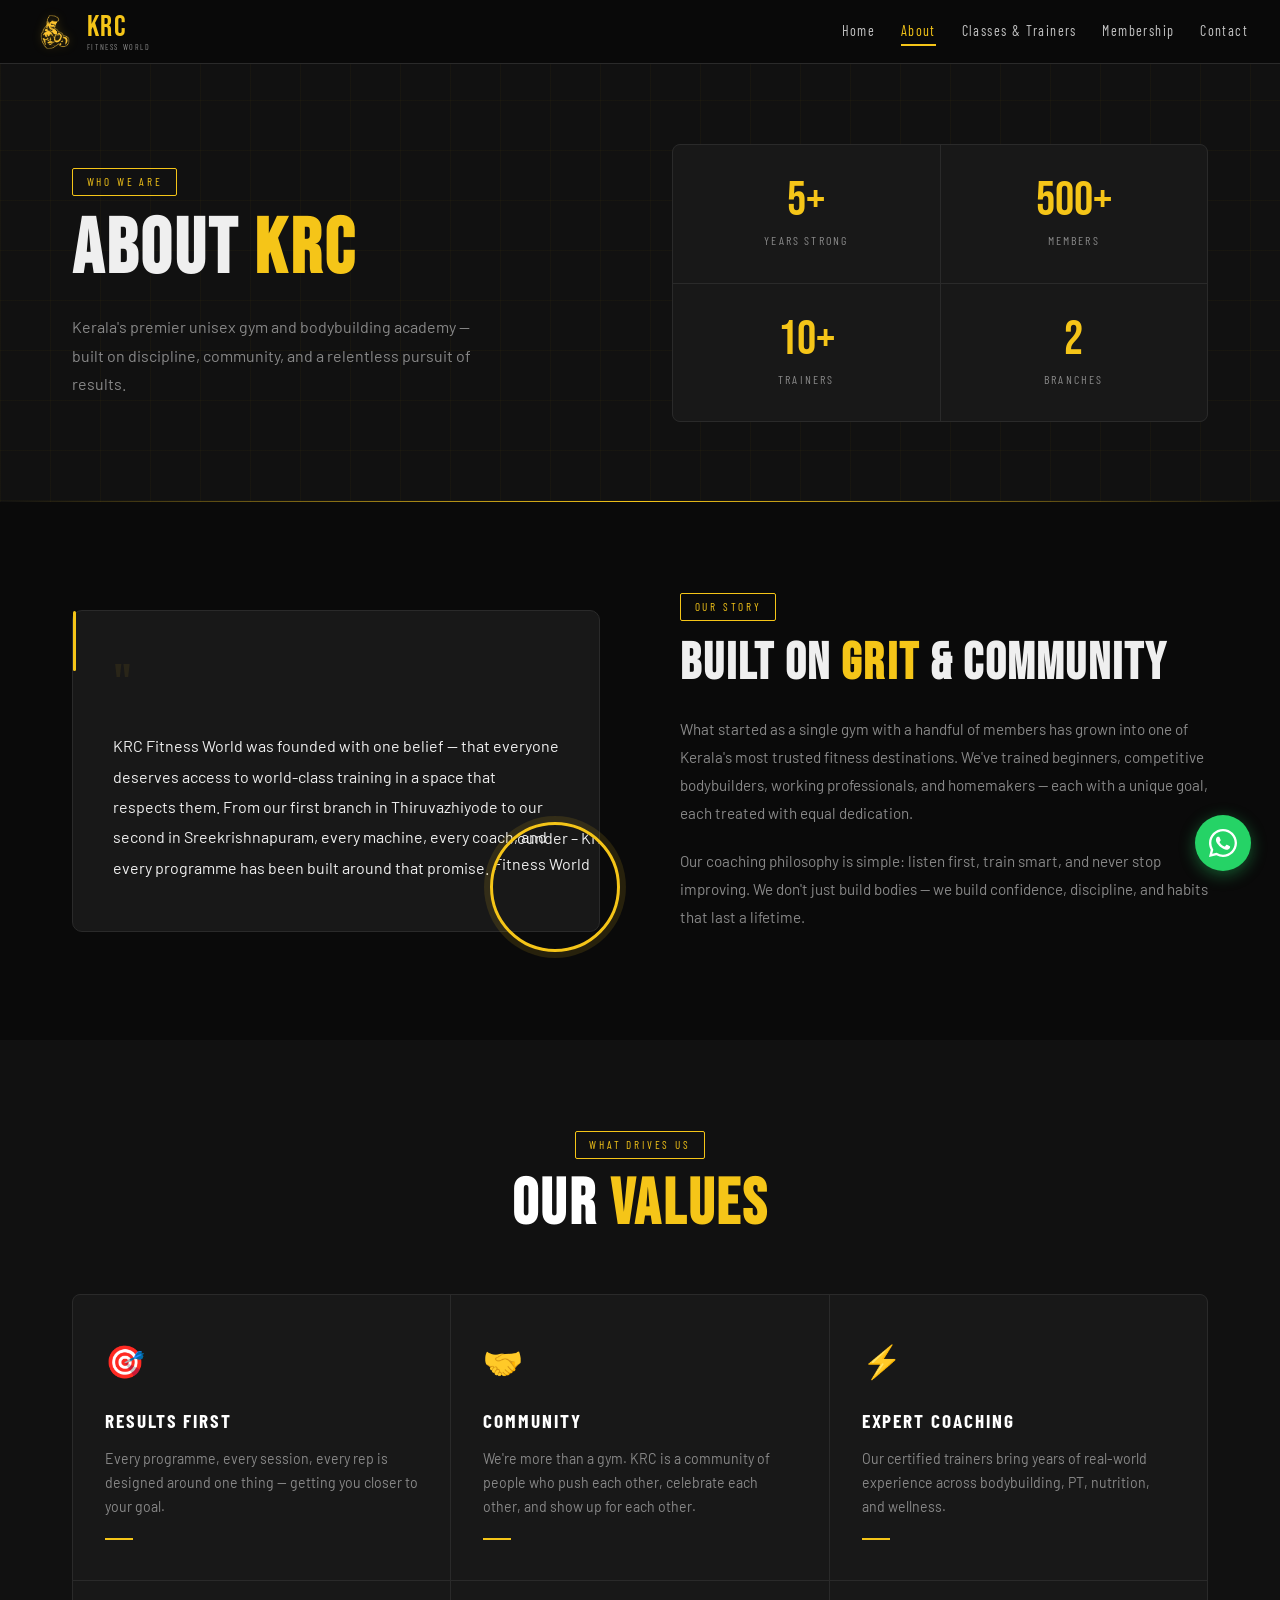
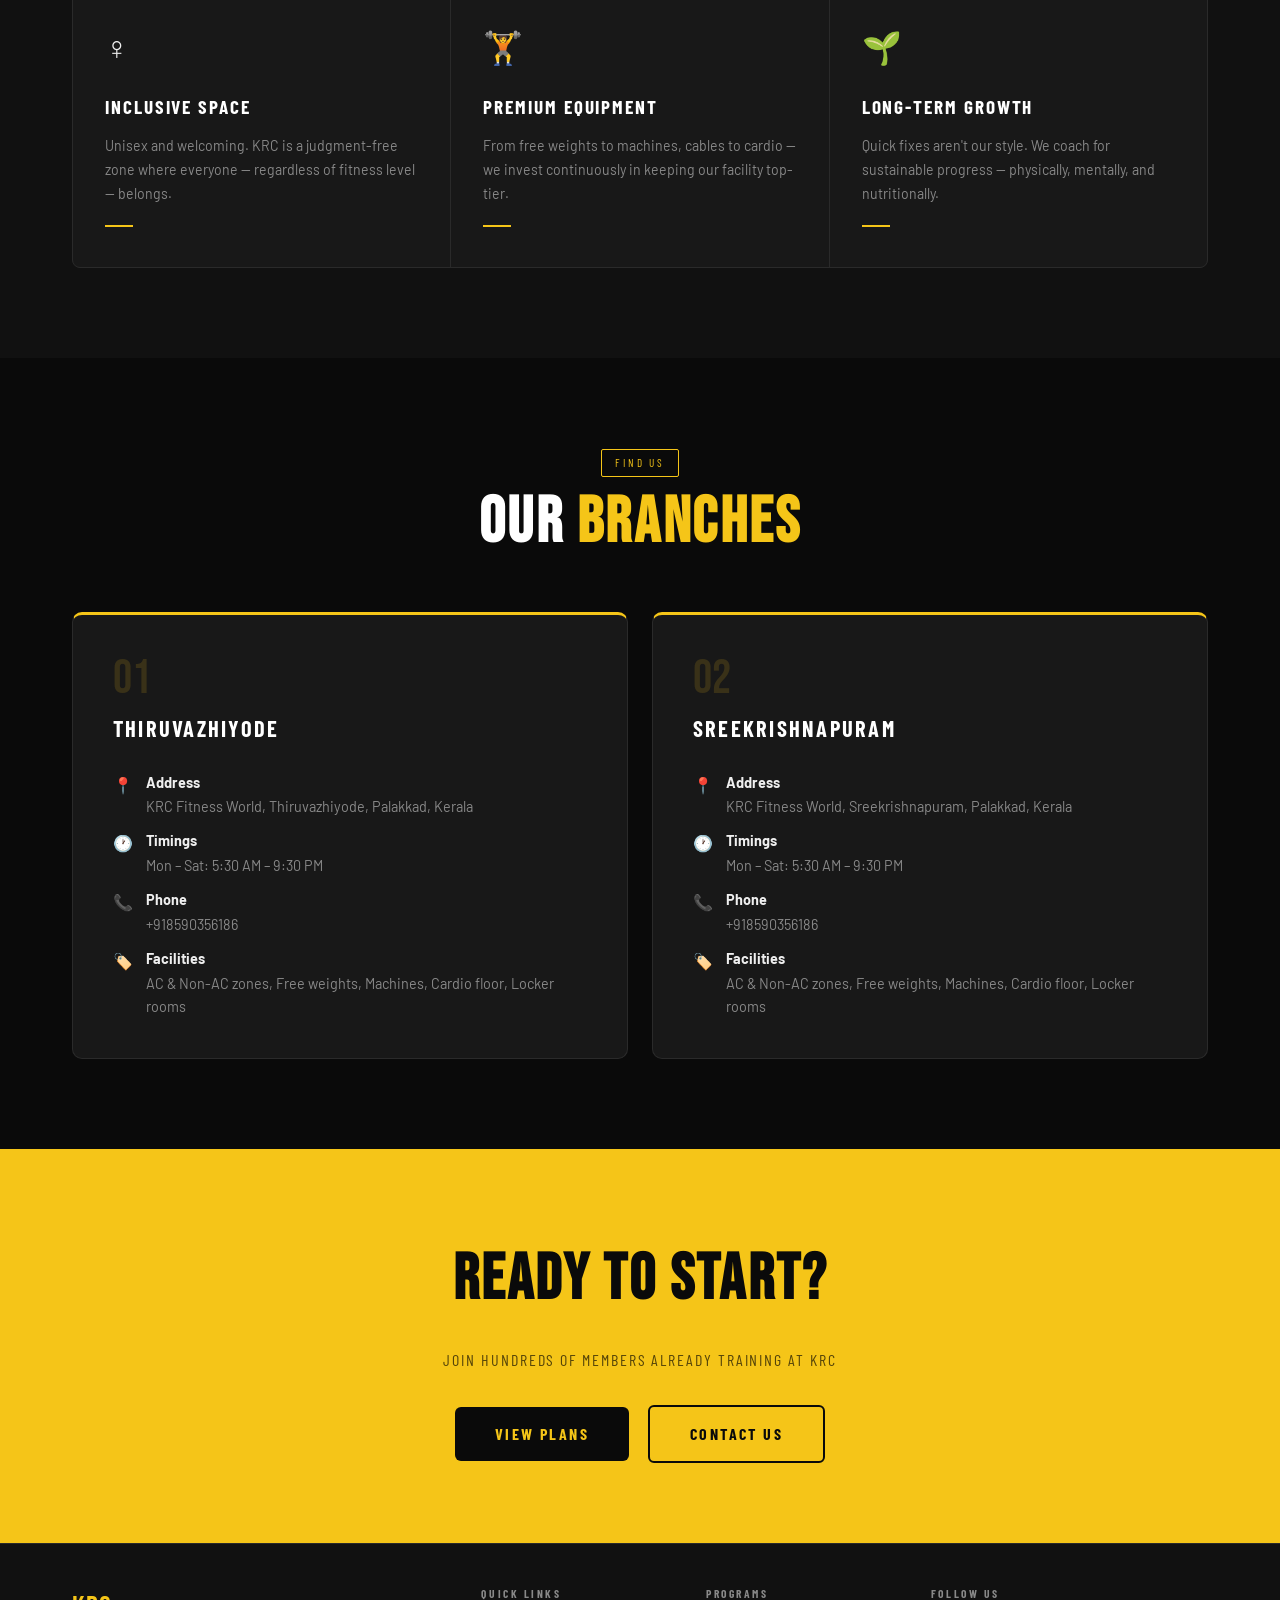
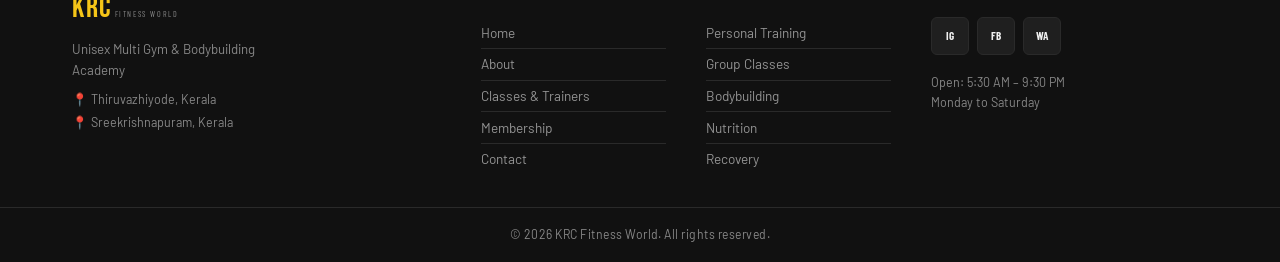
==== commit aad1ac8c: "Updation" ====
--- a/about/index.html
+++ b/about/index.html
@@ -137,13 +137,24 @@
       line-height: 1.9;
     }
     .story-accent {
-      position: absolute;
-      bottom: -20px; right: -20px;
-      width: 120px; height: 120px;
-      border: 2px solid rgba(245,197,24,0.15);
-      border-radius: 50%;
-      pointer-events: none;
-    }
+  position: absolute;
+  bottom: -20px;
+  right: -20px;
+  width: 130px;
+  height: 130px;
+  border-radius: 50%;
+  overflow: hidden;
+  border: 3px solid var(--gold);
+  box-shadow: 0 0 0 6px rgba(245, 197, 24, 0.12);
+}
+
+.story-accent img {
+  width: 100%;
+  height: 100%;
+  object-fit: cover;
+  object-position: top center;
+  display: block;
+}
     .story-right .section-tag { margin-bottom: 1rem; }
     .story-right h2 {
       font-family: var(--font-head);
@@ -390,23 +401,25 @@
   </div>
 
   <!-- STORY -->
-  <section class="story-section">
-    <div class="story-grid">
-      <div class="story-visual reveal">
-        <div class="story-box">
-          <div class="story-quote">"</div>
-          <p>KRC Fitness World was founded with one belief — that everyone deserves access to world-class training in a space that respects them. From our first branch in Thiruvazhiyode to our second in Sreekrishnapuram, every machine, every coach, and every programme has been built around that promise.</p>
-        </div>
-        <div class="story-accent"></div>
-      </div>
-      <div class="story-right reveal" style="--rd:0.15s">
-        <span class="section-tag">OUR STORY</span>
-        <h2>BUILT ON <span class="gold">GRIT</span> &amp; COMMUNITY</h2>
-        <p>What started as a single gym with a handful of members has grown into one of Kerala's most trusted fitness destinations. We've trained beginners, competitive bodybuilders, working professionals, and homemakers — each with a unique goal, each treated with equal dedication.</p>
-        <p>Our coaching philosophy is simple: listen first, train smart, and never stop improving. We don't just build bodies — we build confidence, discipline, and habits that last a lifetime.</p>
-      </div>
-    </div>
-  </section>
+<section class="story-section">
+  <div class="story-grid">
+    <div class="story-visual reveal">
+      <div class="story-box">
+        <div class="story-quote">"</div>
+        <p>KRC Fitness World was founded with one belief — that everyone deserves access to world-class training in a space that respects them. From our first branch in Thiruvazhiyode to our second in Sreekrishnapuram, every machine, every coach, and every programme has been built around that promise.</p>
+      </div>
+      <div class="story-accent">
+        <img src="assets/images/founder.jpg" alt="Founder – KRC Fitness World"/>
+      </div>
+    </div>
+    <div class="story-right reveal" style="--rd:0.15s">
+      <span class="section-tag">OUR STORY</span>
+      <h2>BUILT ON <span class="gold">GRIT</span> &amp; COMMUNITY</h2>
+      <p>What started as a single gym with a handful of members has grown into one of Kerala's most trusted fitness destinations. We've trained beginners, competitive bodybuilders, working professionals, and homemakers — each with a unique goal, each treated with equal dedication.</p>
+      <p>Our coaching philosophy is simple: listen first, train smart, and never stop improving. We don't just build bodies — we build confidence, discipline, and habits that last a lifetime.</p>
+    </div>
+  </div>
+</section>
 
   <!-- VALUES -->
   <section class="values-section">
@@ -555,7 +568,7 @@
         <div class="social-icons">
           <a href="#" class="soc-btn">IG</a>
           <a href="#" class="soc-btn">FB</a>
-          <a href="https://wa.me/91XXXXXXXXXX" class="soc-btn wa">WA</a>
+          <a href="https://wa.me/918590356186" class="soc-btn wa">WA</a>
         </div>
         <p class="footer-timing">Open: 5:30 AM – 9:30 PM<br>Monday to Saturday</p>
       </div>
@@ -563,7 +576,7 @@
     <div class="footer-bottom">© 2026 KRC Fitness World. All rights reserved.</div>
   </footer>
 
-  <a href="https://wa.me/91XXXXXXXXXX" class="whatsapp-float" target="_blank">
+  <a href="https://wa.me/918590356186" class="whatsapp-float" target="_blank">
     <svg xmlns="http://www.w3.org/2000/svg" viewBox="0 0 32 32" fill="white" width="28" height="28">
       <path d="M16 0C7.163 0 0 7.163 0 16c0 2.825.738 5.476 2.031 7.775L0 32l8.418-2.007A15.934 15.934 0 0016 32c8.837 0 16-7.163 16-16S24.837 0 16 0zm0 29.333a13.267 13.267 0 01-6.765-1.851l-.485-.289-5.003 1.193 1.224-4.872-.316-.5A13.244 13.244 0 012.667 16C2.667 8.636 8.636 2.667 16 2.667S29.333 8.636 29.333 16 23.364 29.333 16 29.333zm7.273-9.912c-.397-.199-2.352-1.16-2.717-1.292-.365-.132-.63-.199-.896.199-.266.398-1.029 1.293-1.261 1.558-.232.266-.464.299-.862.1-.397-.2-1.679-.619-3.198-1.973-1.182-1.053-1.98-2.352-2.212-2.75-.232-.397-.025-.612.174-.81.179-.178.398-.464.597-.697.199-.232.265-.398.397-.663.133-.266.066-.498-.033-.697-.1-.199-.896-2.16-1.228-2.957-.323-.776-.65-.671-.896-.683l-.763-.013c-.266 0-.697.1-1.062.498-.365.398-1.394 1.36-1.394 3.317 0 1.957 1.427 3.848 1.626 4.114.2.265 2.808 4.287 6.803 6.014.951.411 1.693.656 2.272.84.954.303 1.823.26 2.51.158.765-.114 2.352-.961 2.684-1.889.332-.928.332-1.724.232-1.889-.099-.166-.365-.265-.763-.464z"/>
     </svg>
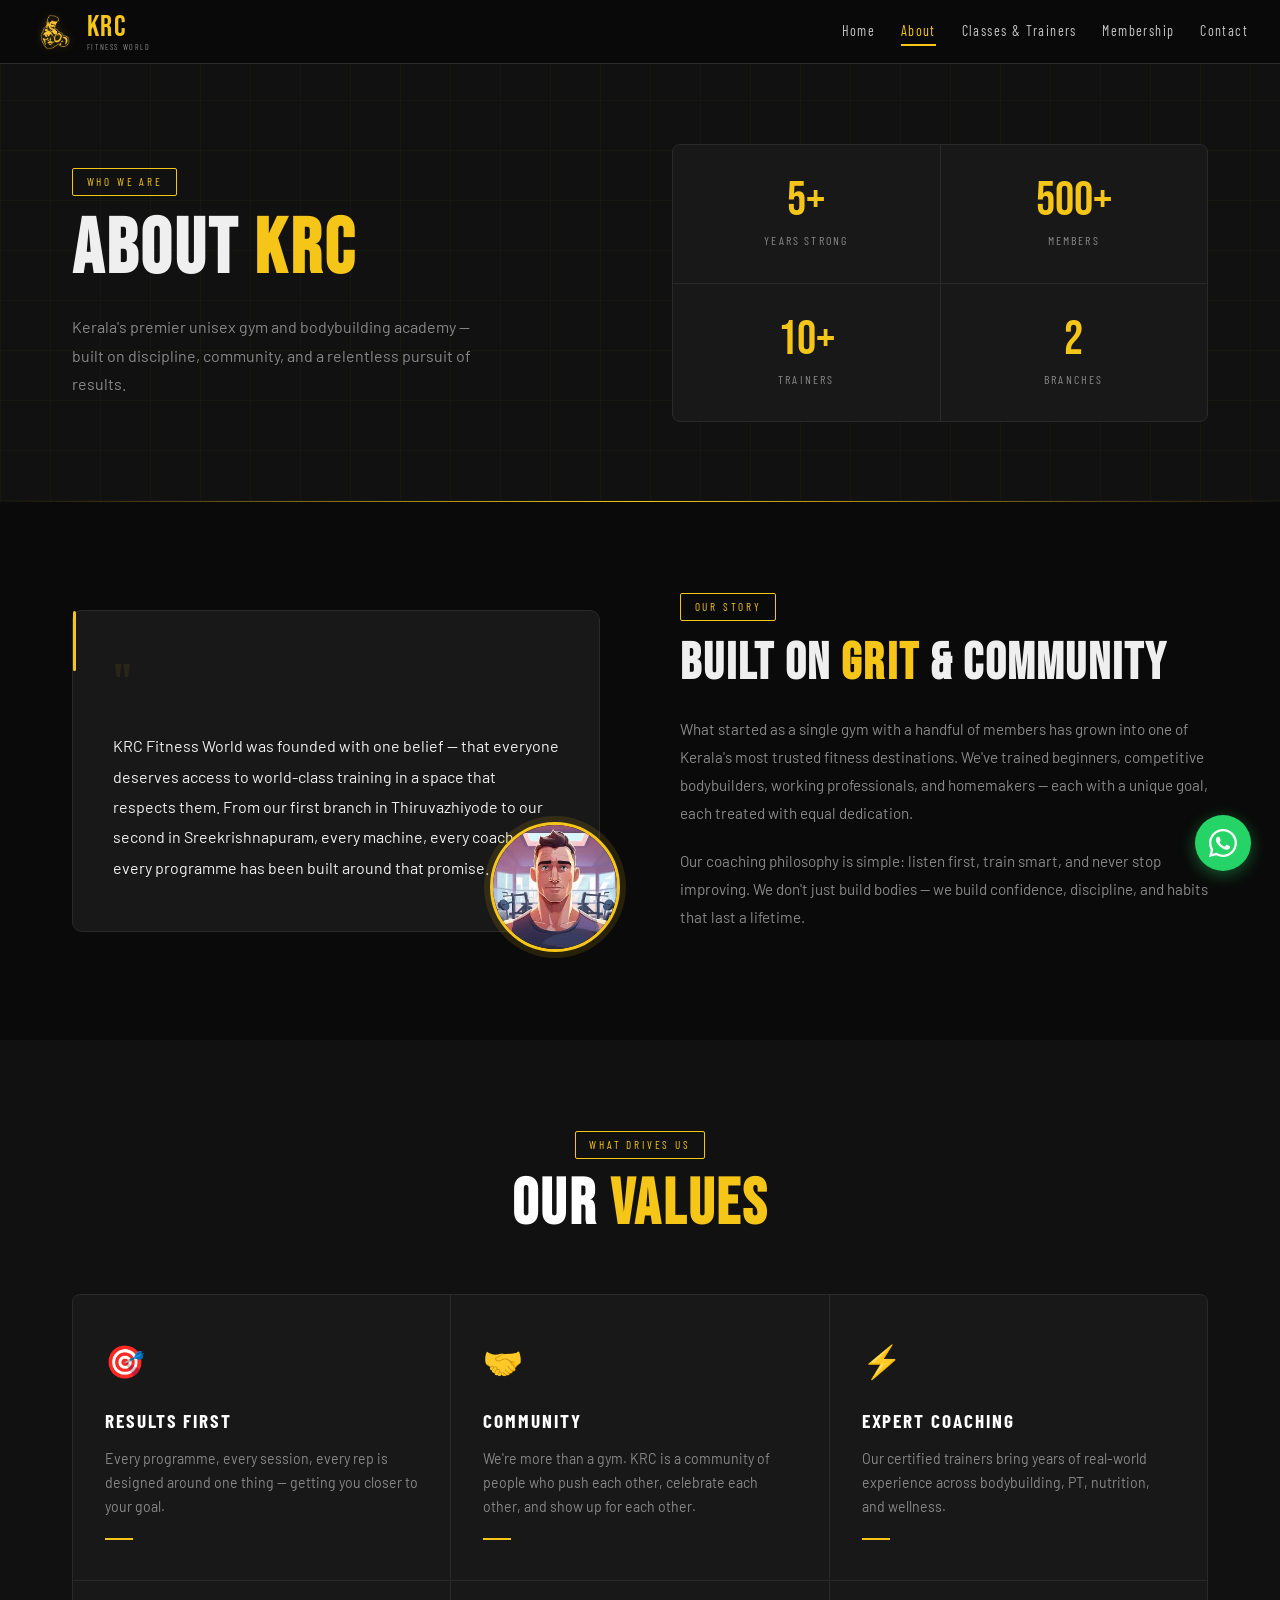
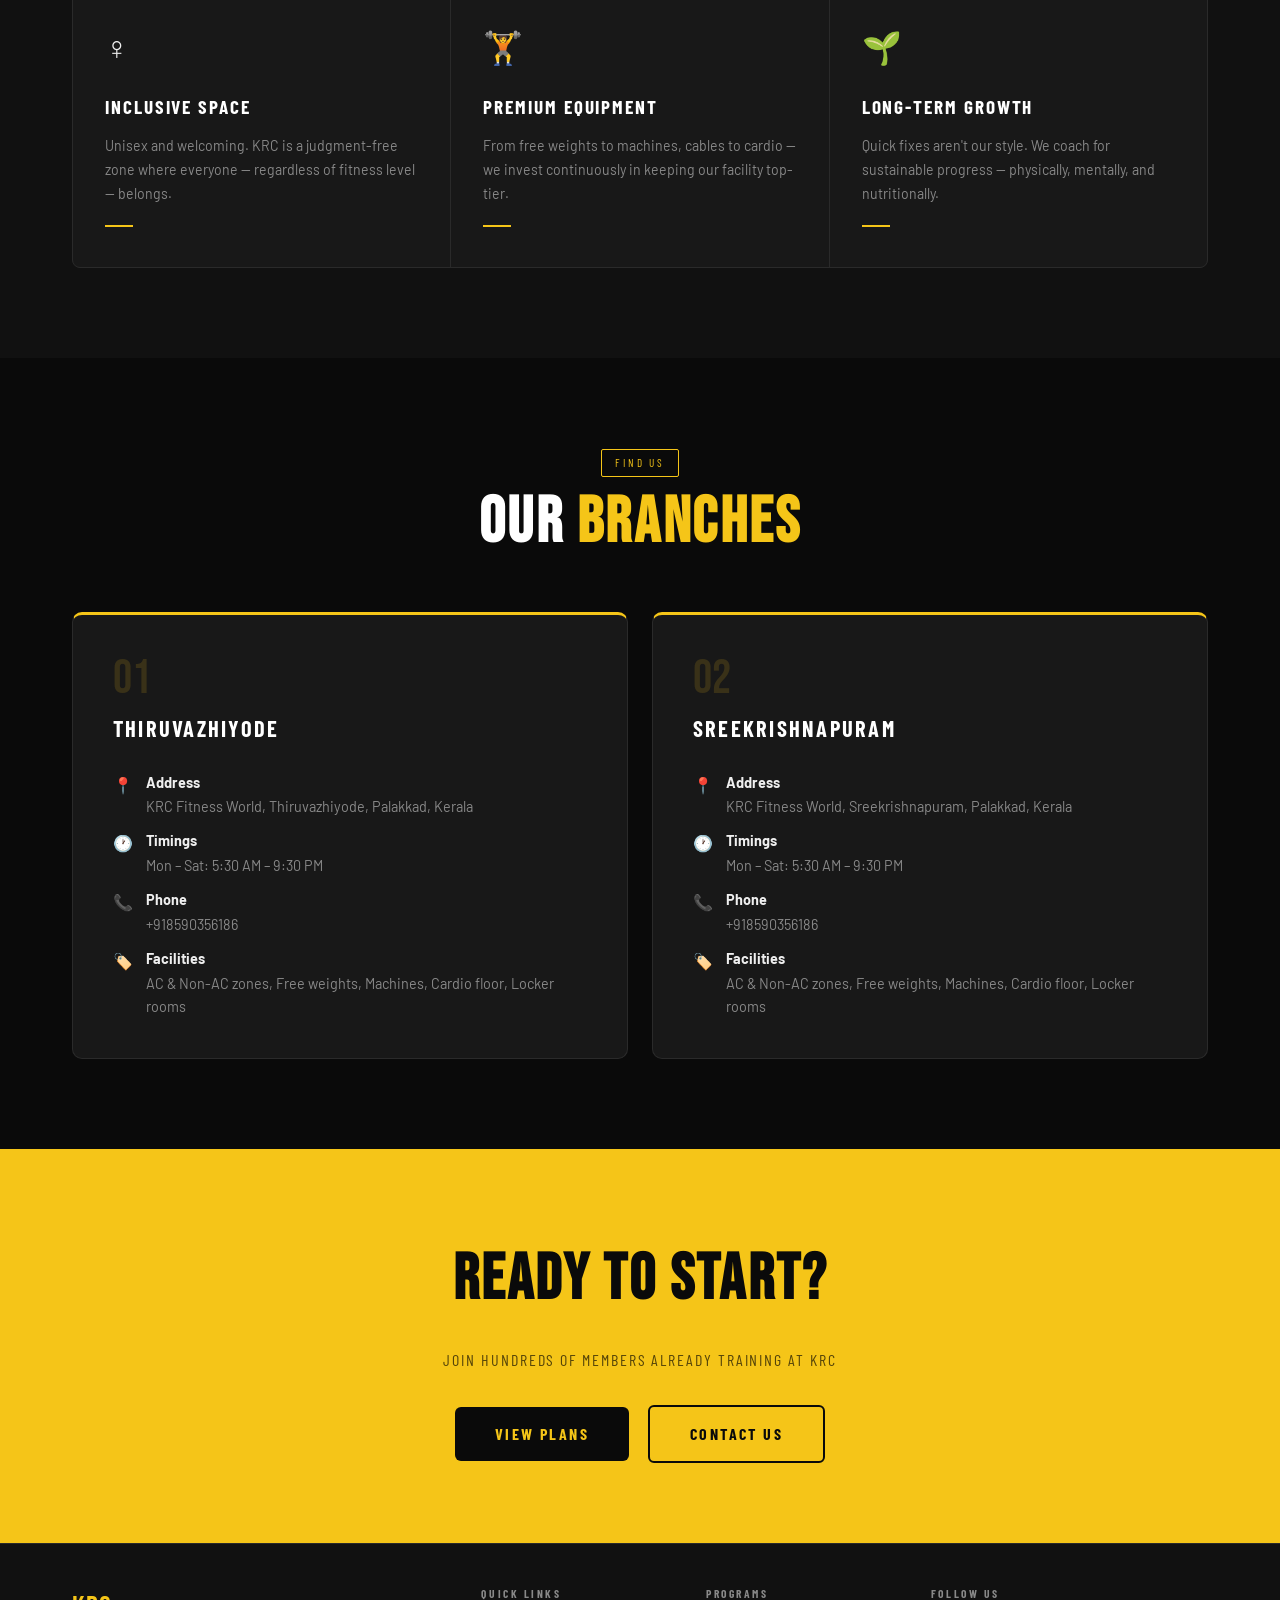
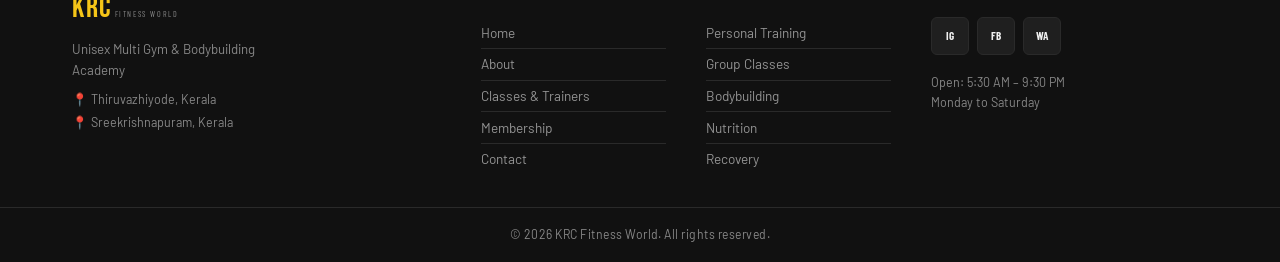
==== commit c56364c5: "Updation1" ====
--- a/about/index.html
+++ b/about/index.html
@@ -409,7 +409,7 @@
         <p>KRC Fitness World was founded with one belief — that everyone deserves access to world-class training in a space that respects them. From our first branch in Thiruvazhiyode to our second in Sreekrishnapuram, every machine, every coach, and every programme has been built around that promise.</p>
       </div>
       <div class="story-accent">
-        <img src="assets/images/founder.jpg" alt="Founder – KRC Fitness World"/>
+        <img src="../images/images.jpg" alt="Founder – KRC Fitness World"/>
       </div>
     </div>
     <div class="story-right reveal" style="--rd:0.15s">
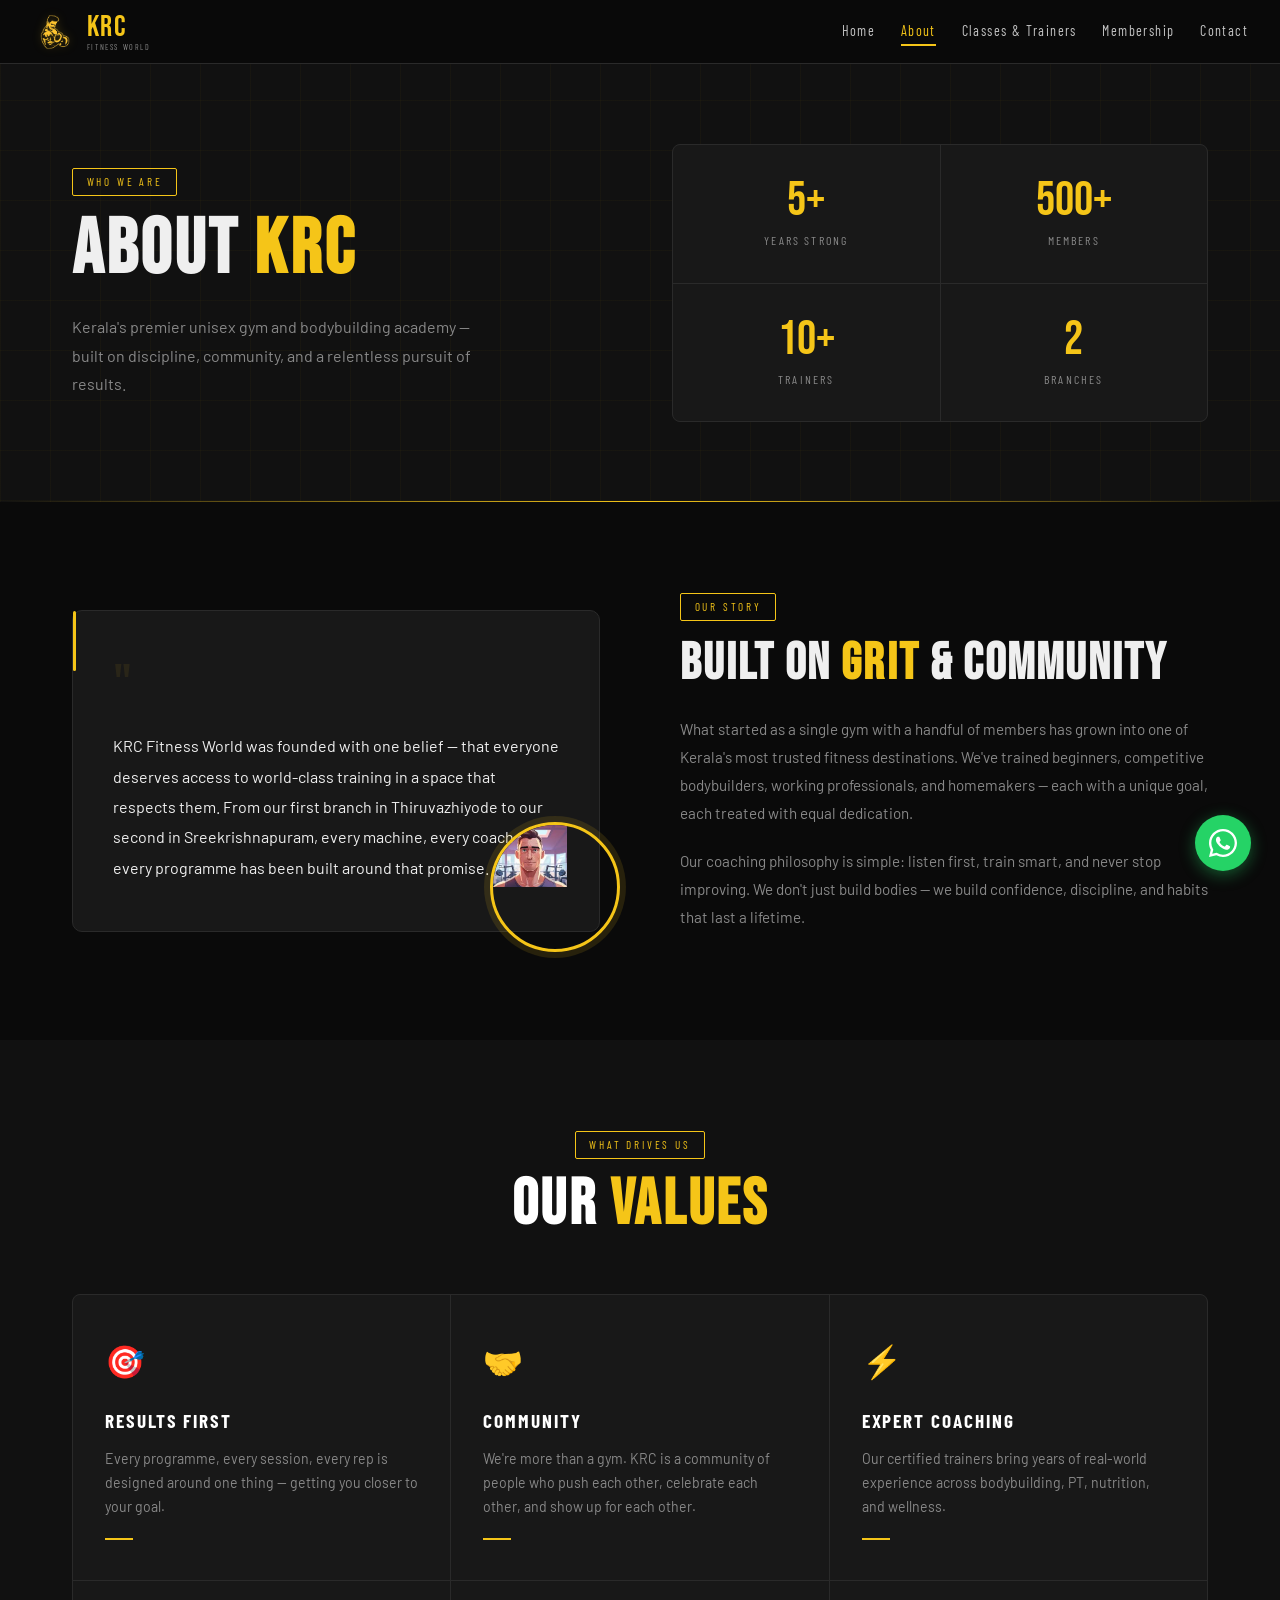
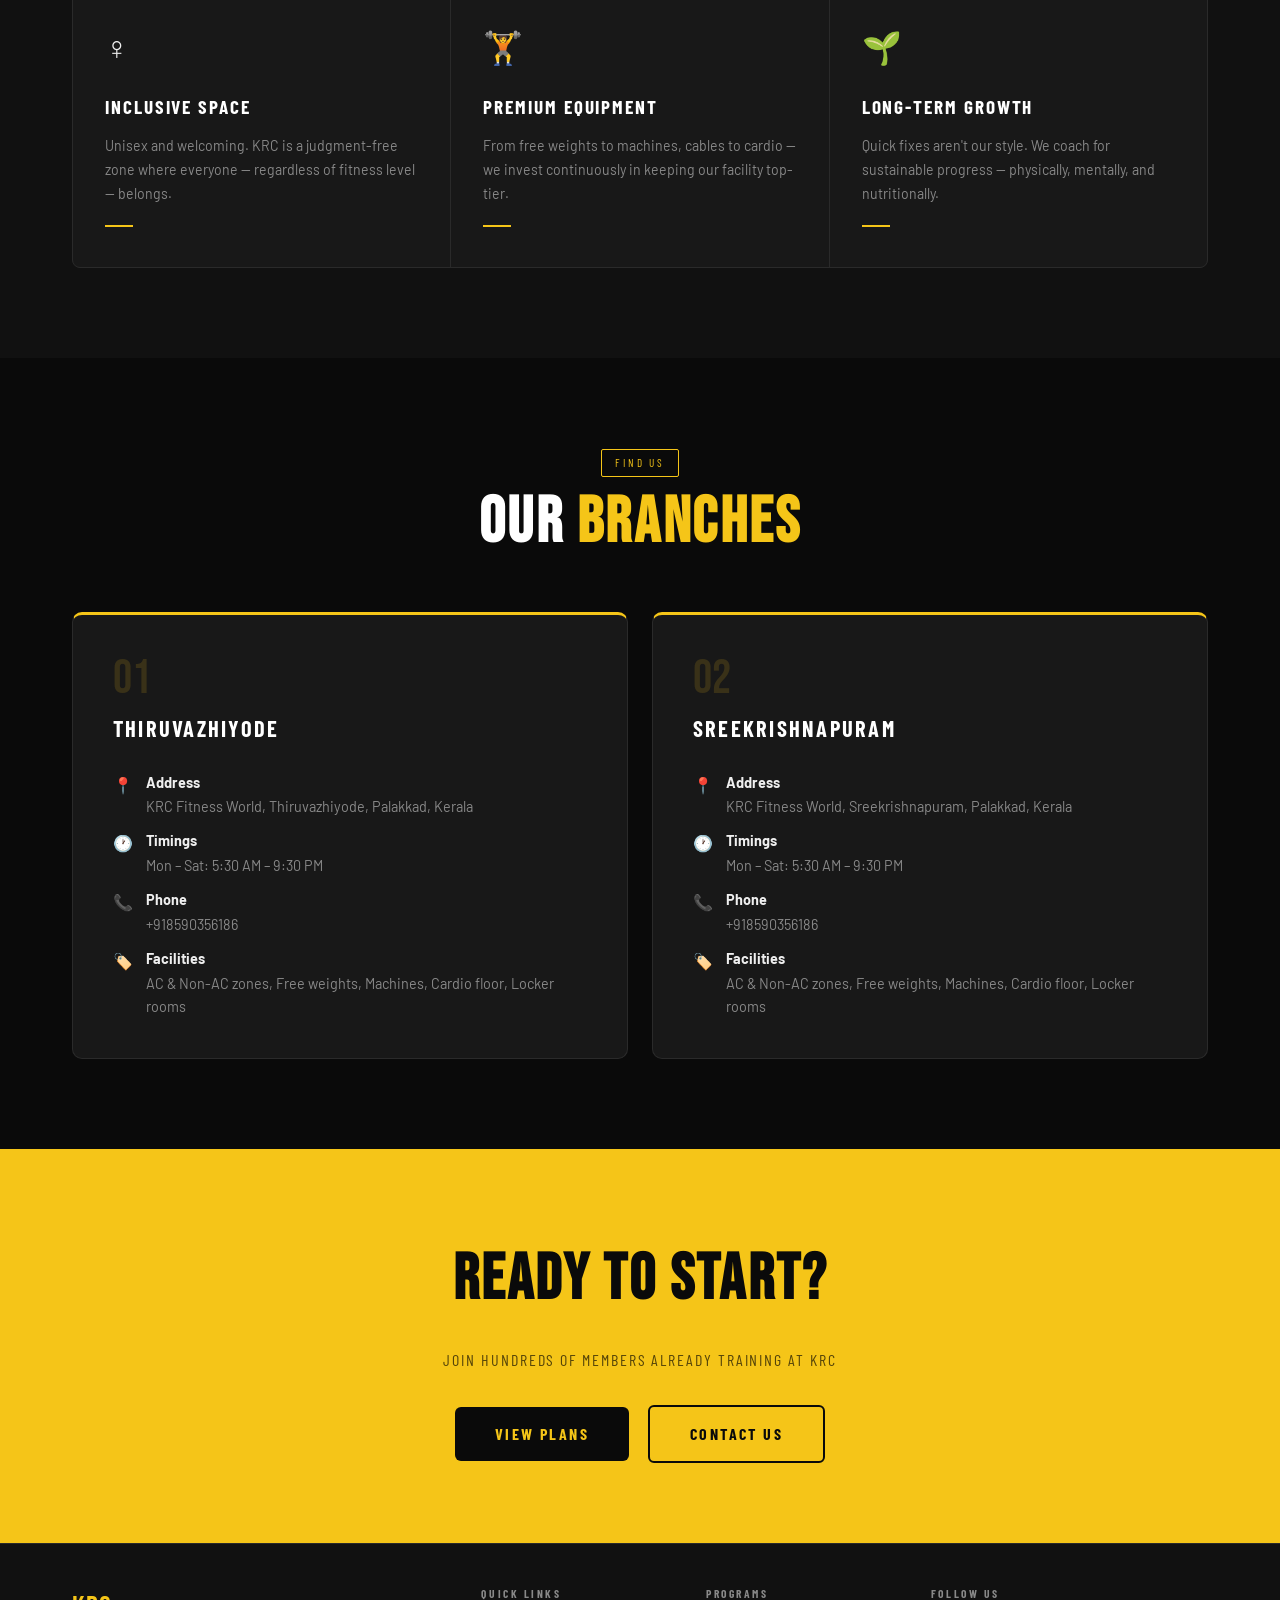
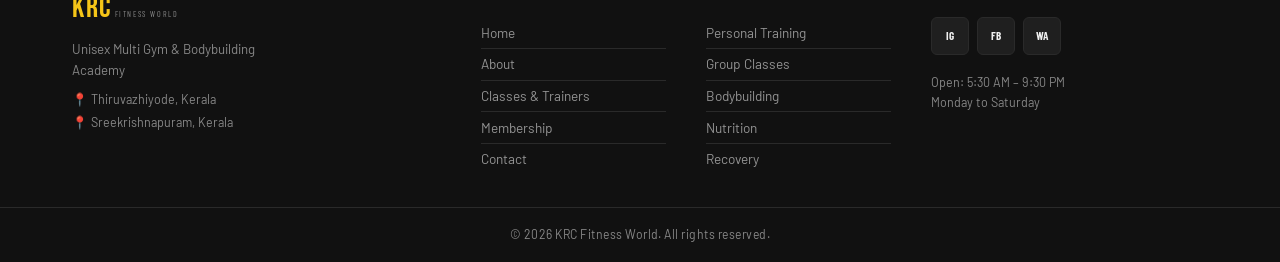
==== commit 60811ea5: "Updation2" ====
--- a/about/index.html
+++ b/about/index.html
@@ -149,8 +149,8 @@
 }
 
 .story-accent img {
-  width: 100%;
-  height: 100%;
+  width: 60%;
+  height: 50%;
   object-fit: cover;
   object-position: top center;
   display: block;
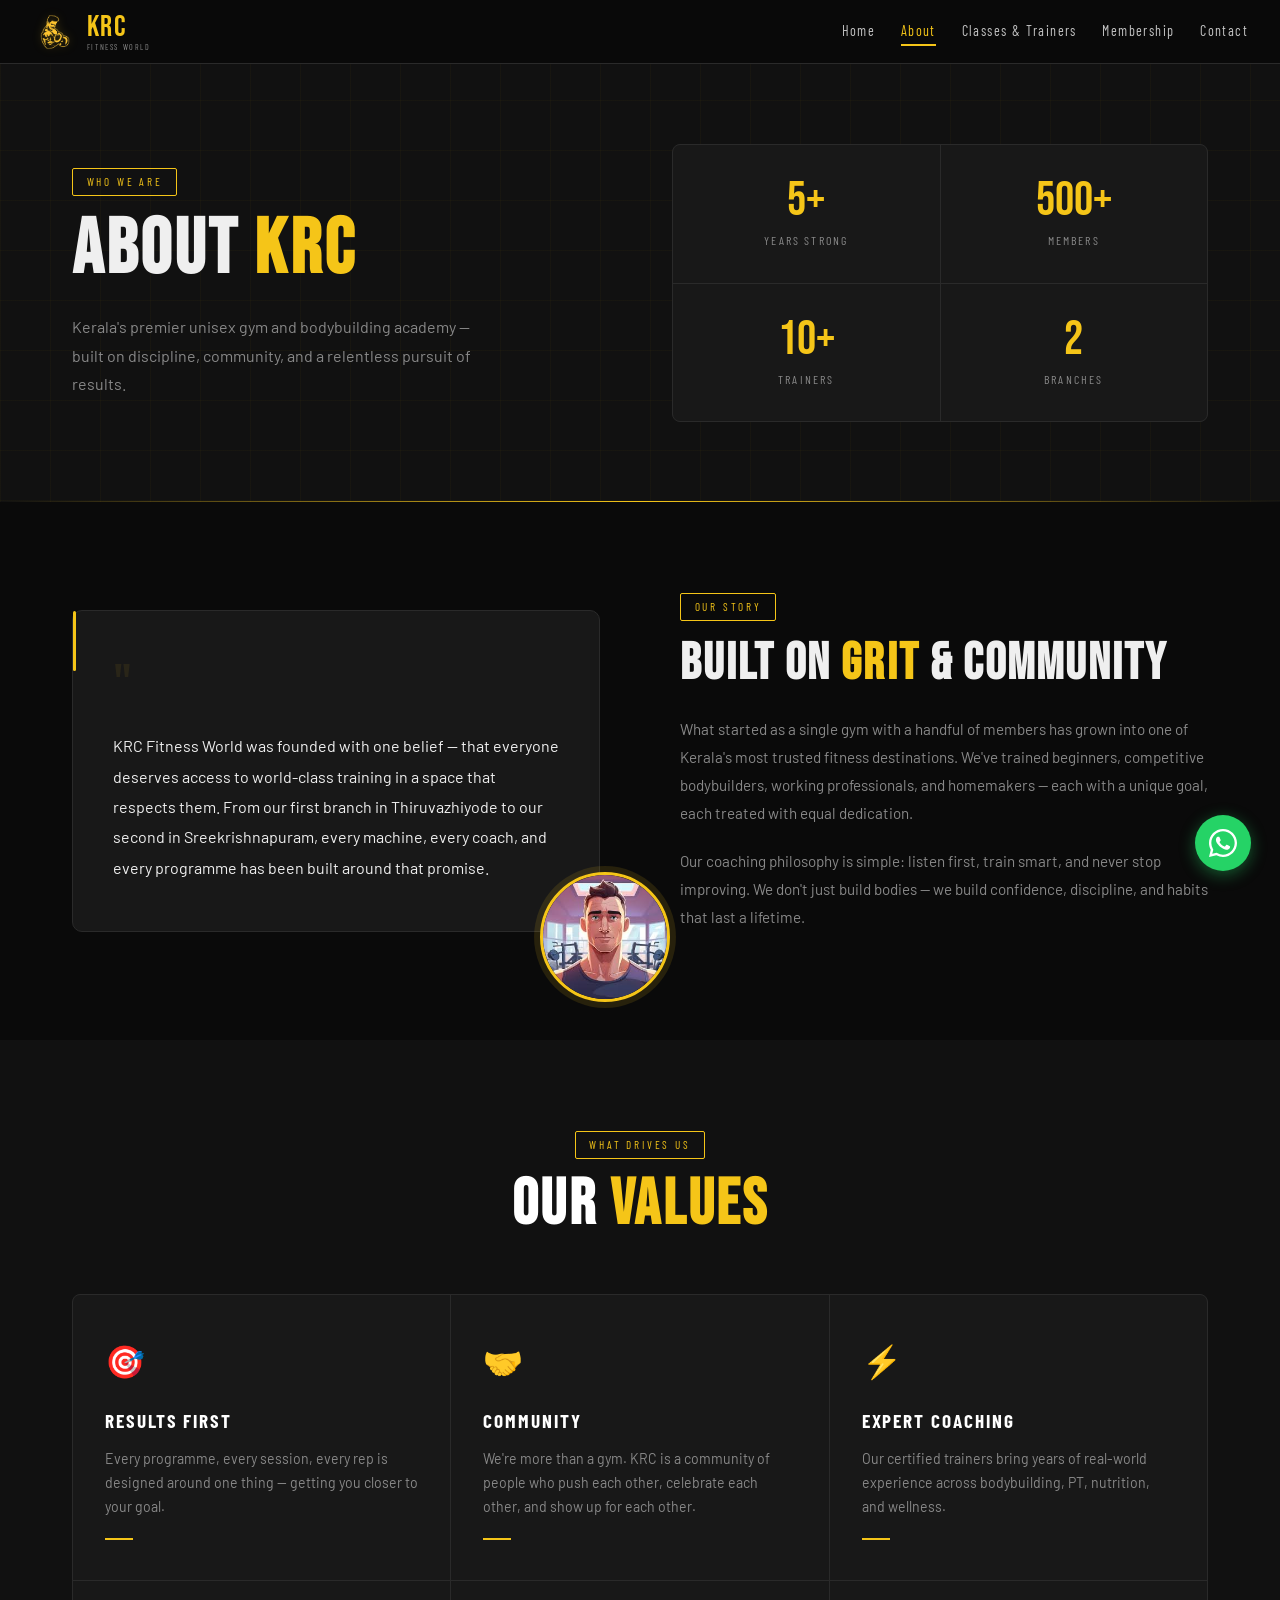
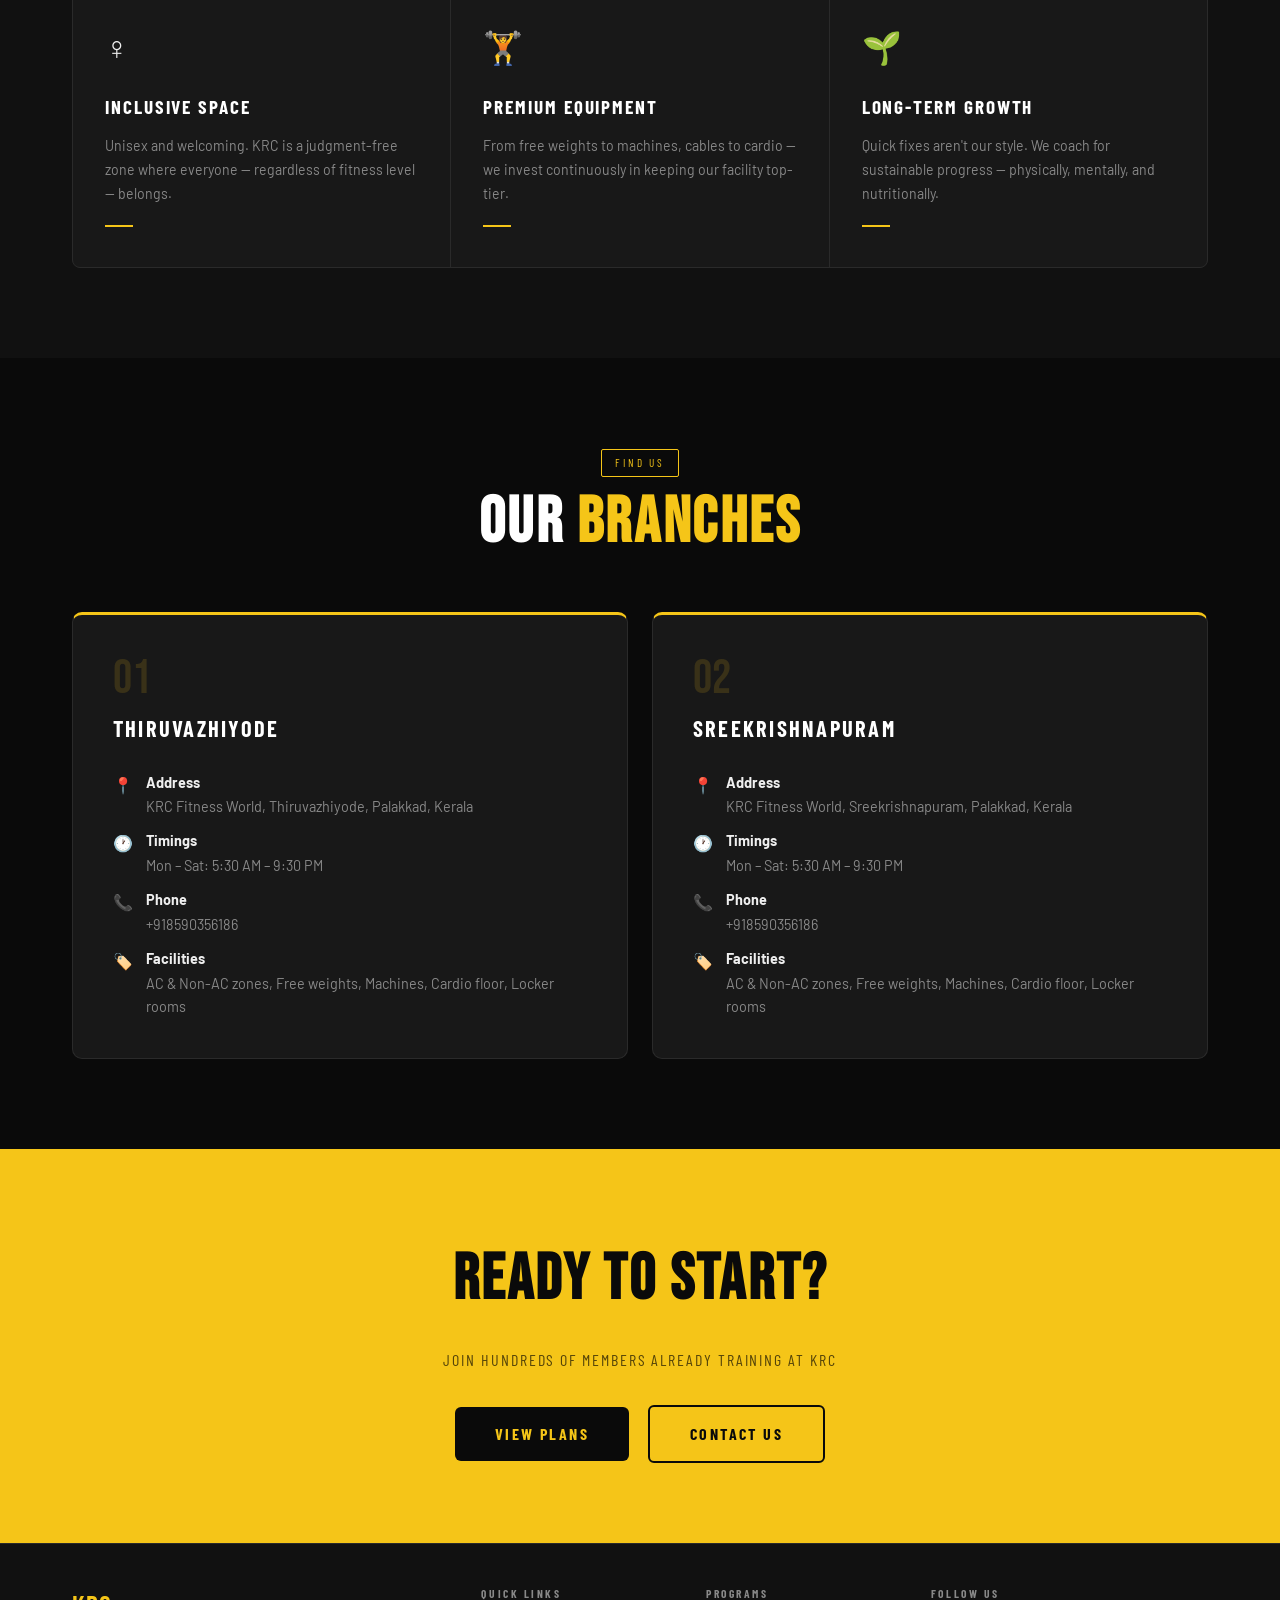
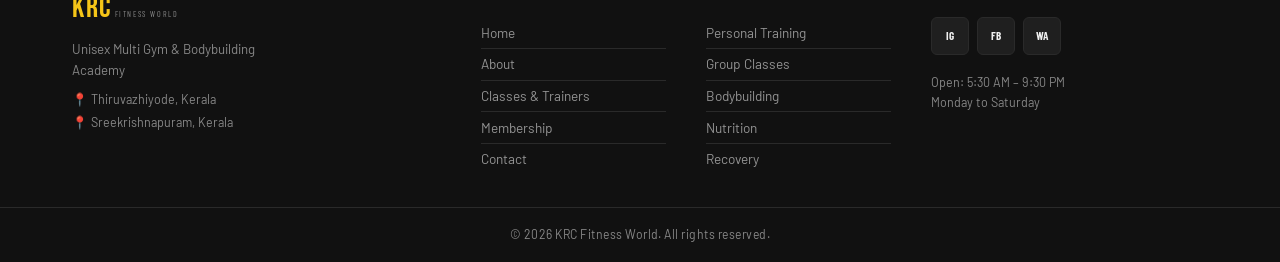
==== commit a7fcc1a2: "Updation3" ====
--- a/about/index.html
+++ b/about/index.html
@@ -138,8 +138,8 @@
     }
     .story-accent {
   position: absolute;
-  bottom: -20px;
-  right: -20px;
+  bottom: -70px;
+  right: -70px;
   width: 130px;
   height: 130px;
   border-radius: 50%;
@@ -149,8 +149,8 @@
 }
 
 .story-accent img {
-  width: 60%;
-  height: 50%;
+  width: 100%;
+  height: 100%;
   object-fit: cover;
   object-position: top center;
   display: block;
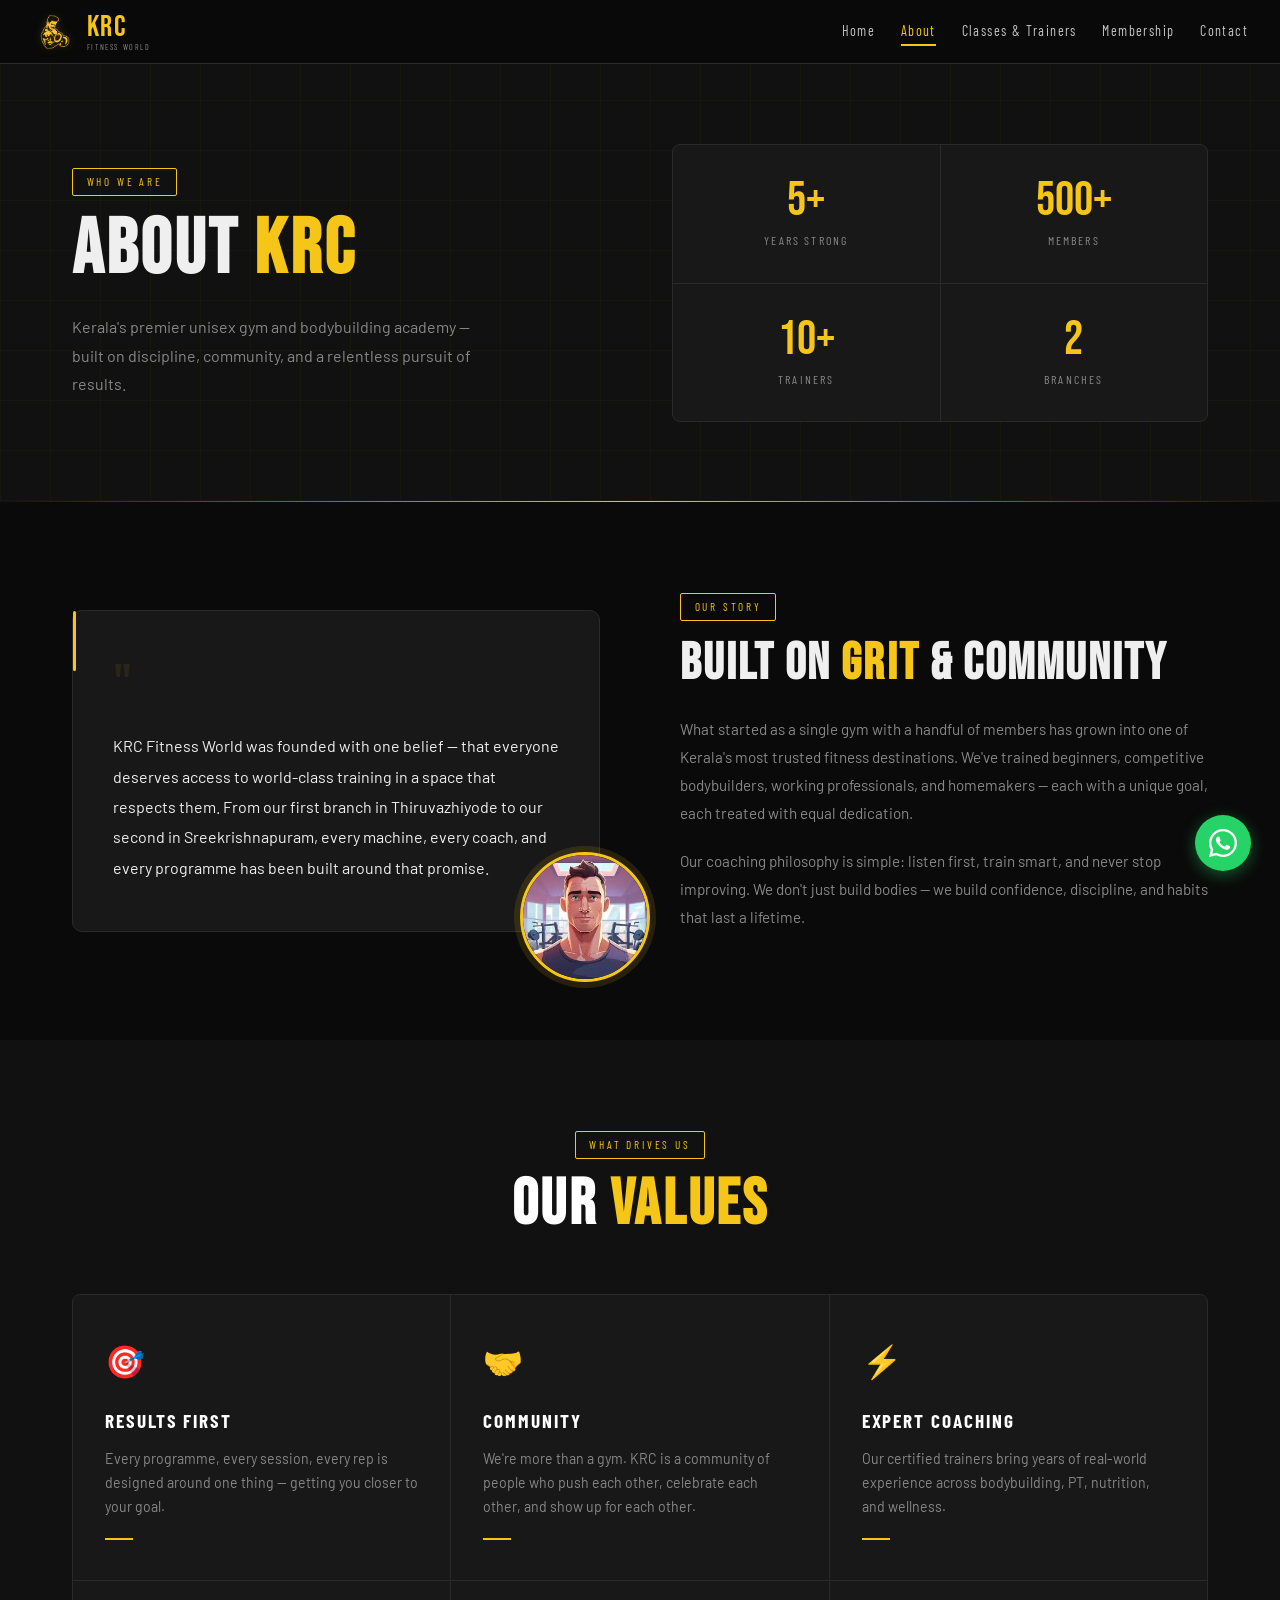
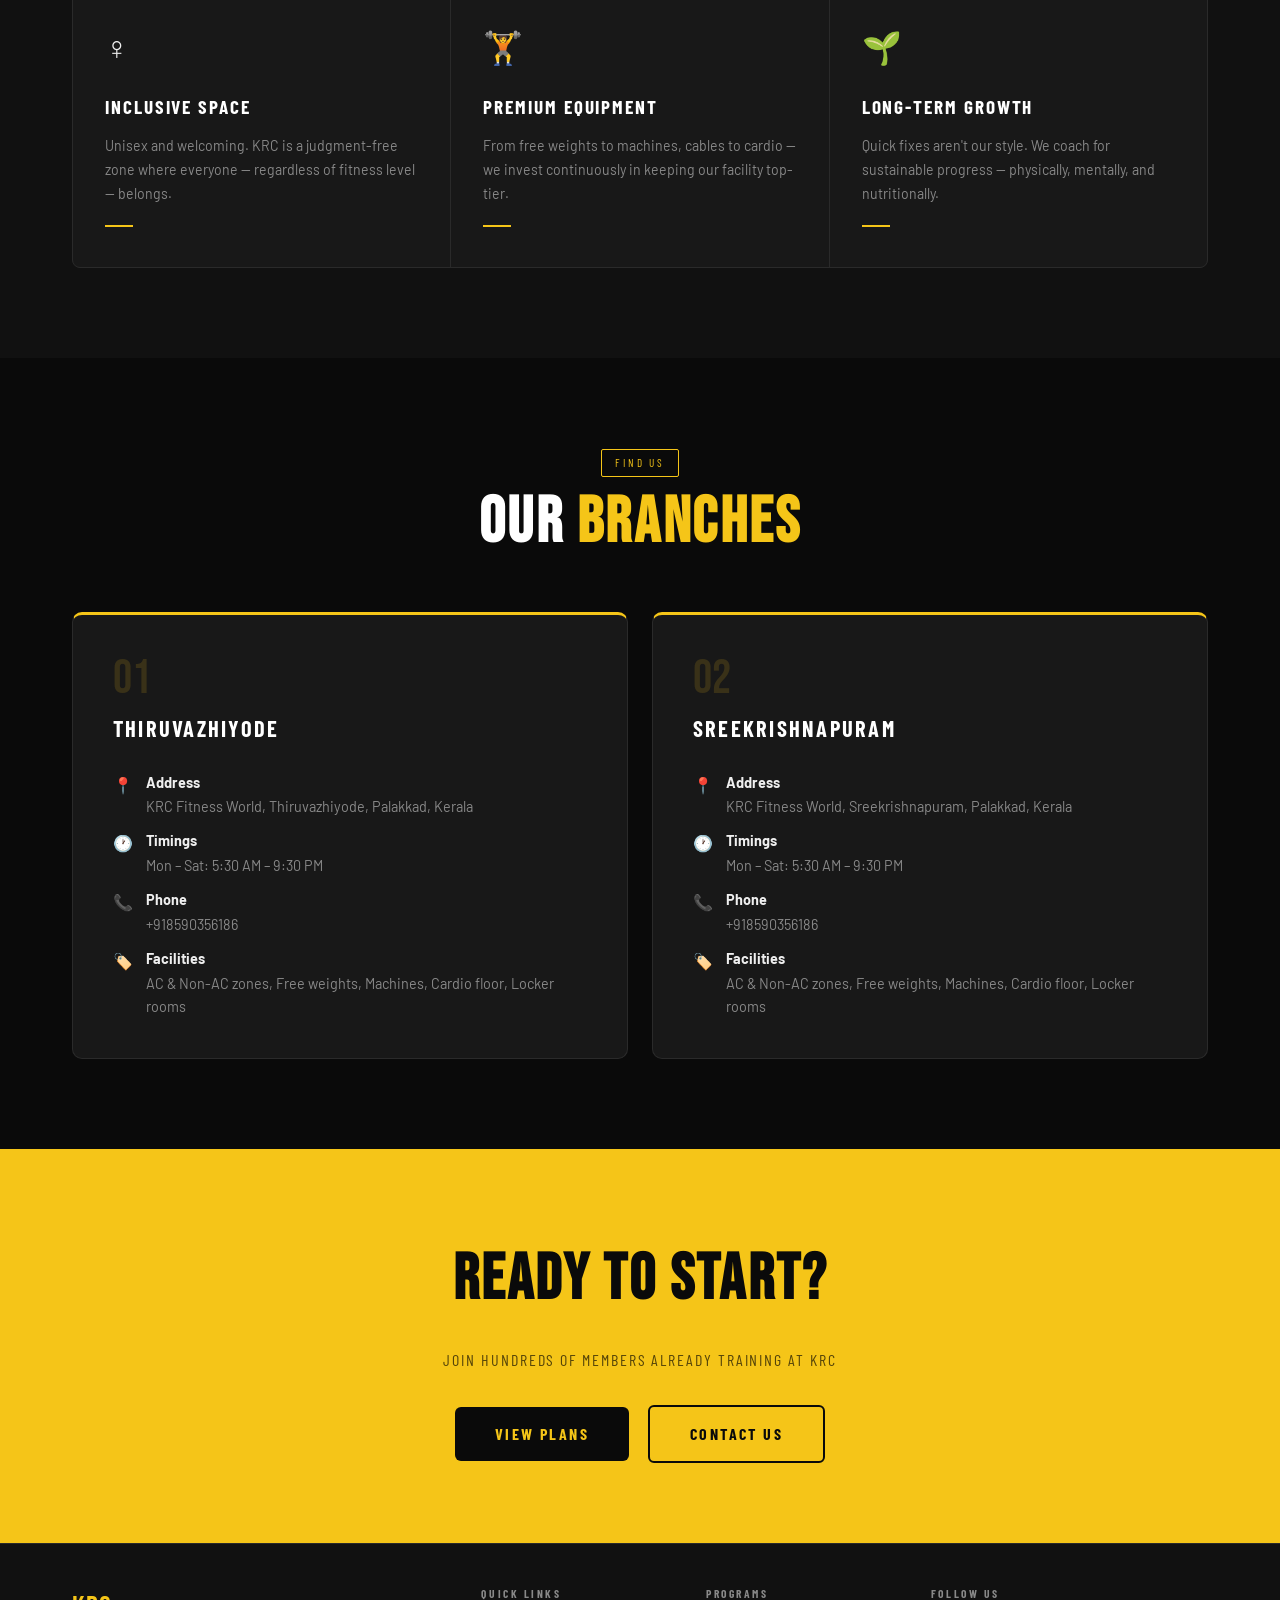
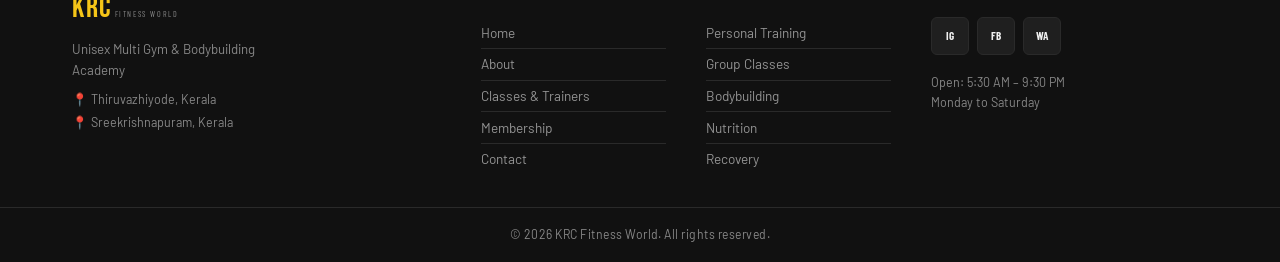
==== commit 69f77f25: "Updation4" ====
--- a/about/index.html
+++ b/about/index.html
@@ -138,8 +138,8 @@
     }
     .story-accent {
   position: absolute;
-  bottom: -70px;
-  right: -70px;
+  bottom: -50px;
+  right: -50px;
   width: 130px;
   height: 130px;
   border-radius: 50%;
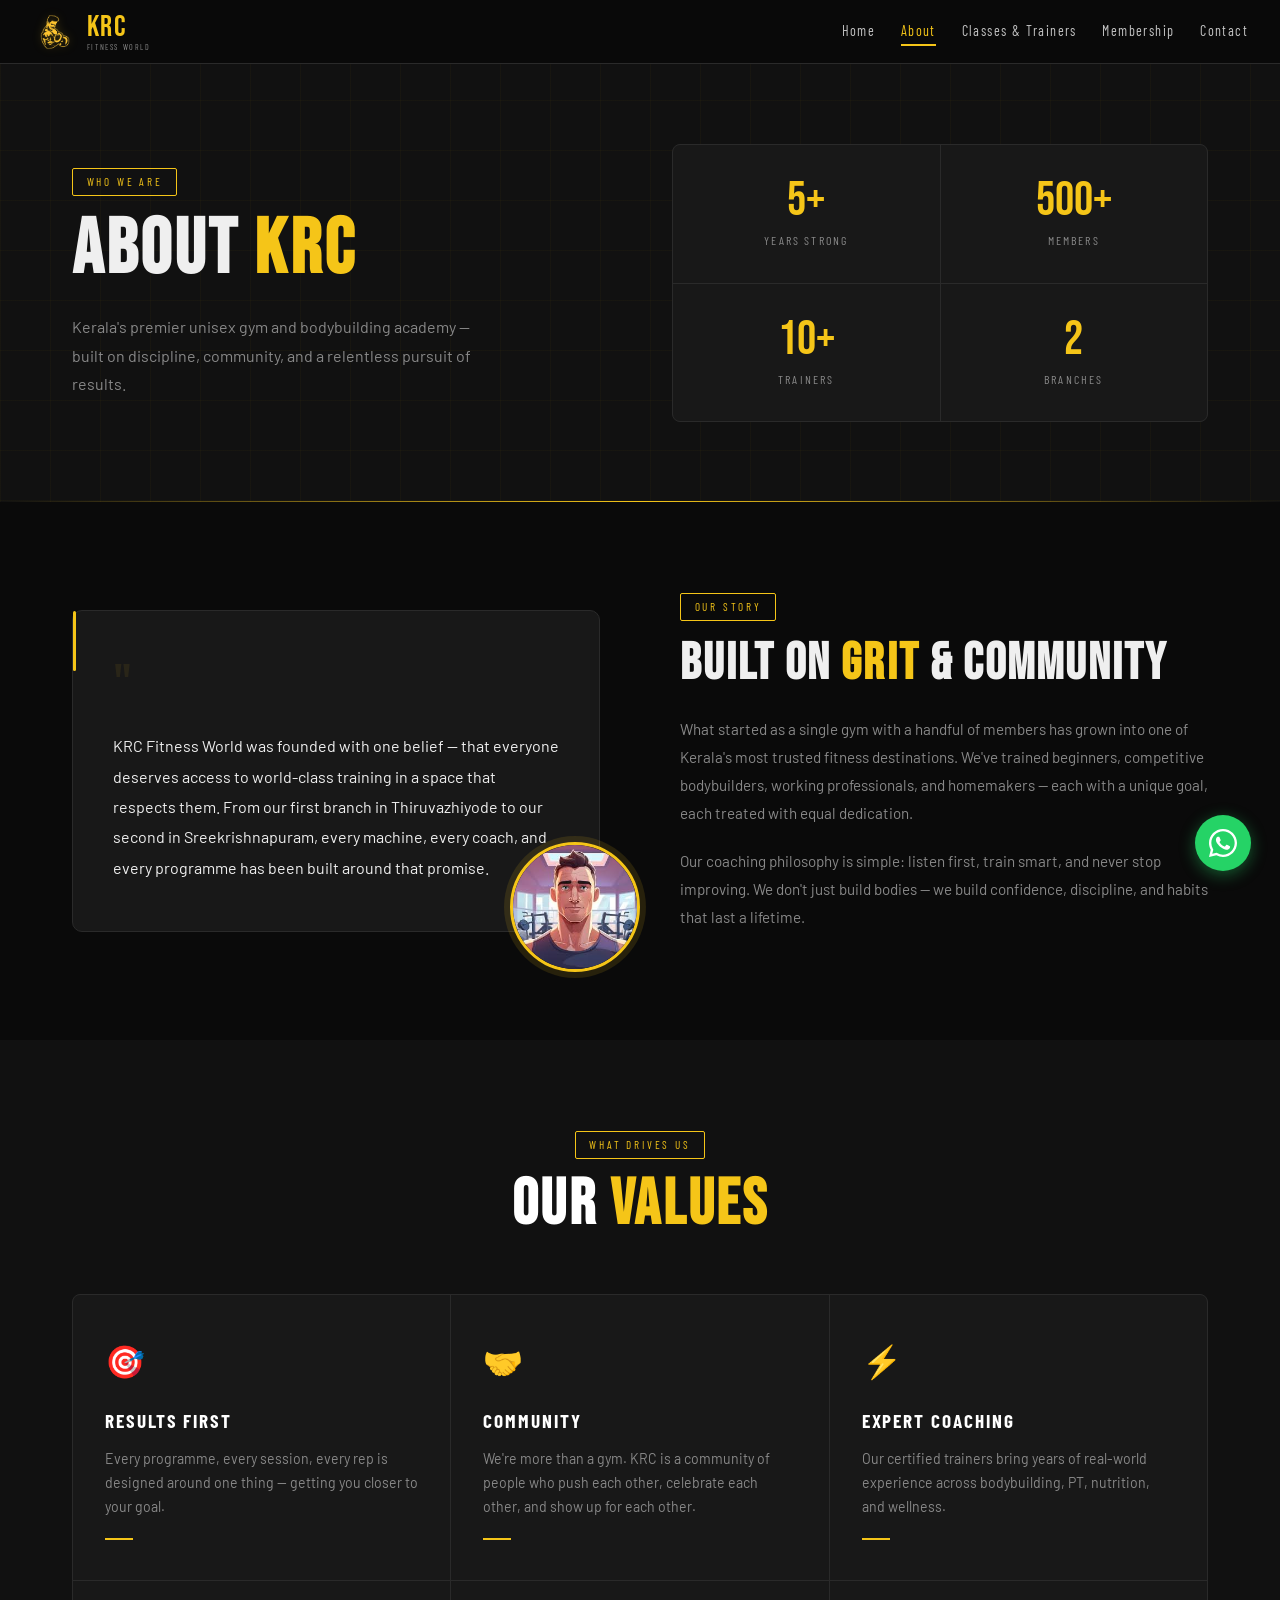
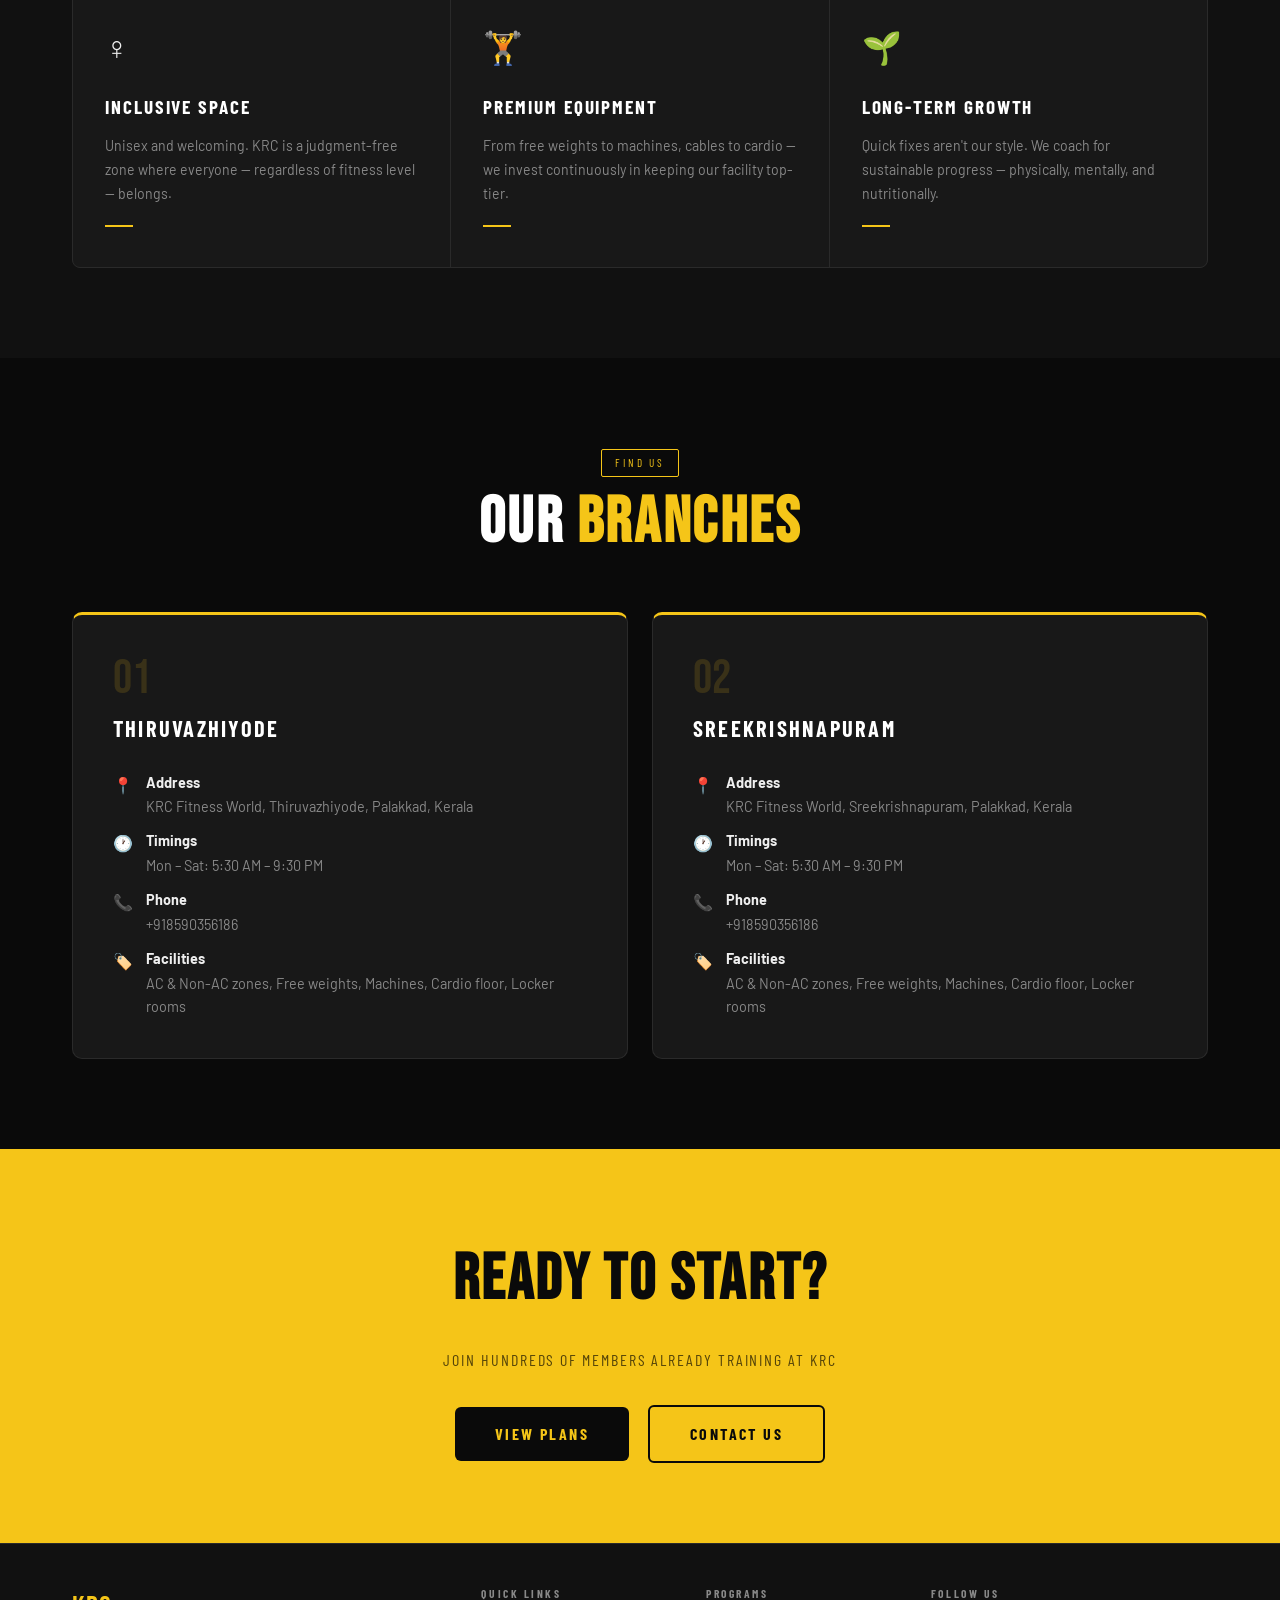
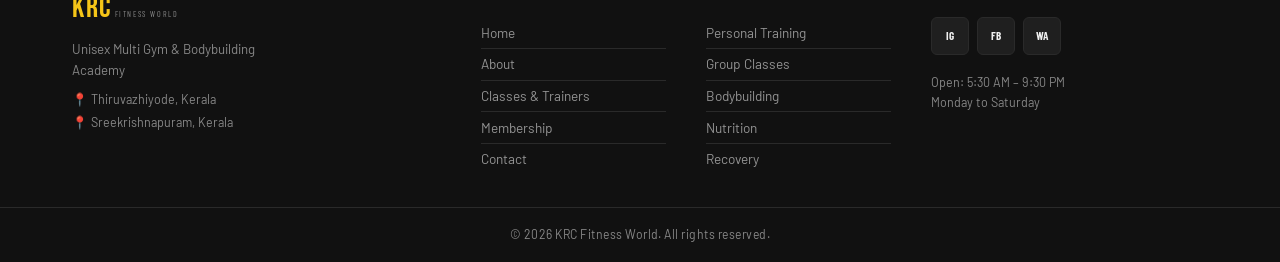
==== commit 8674bd0b: "Updation4" ====
--- a/about/index.html
+++ b/about/index.html
@@ -138,8 +138,8 @@
     }
     .story-accent {
   position: absolute;
-  bottom: -50px;
-  right: -50px;
+  bottom: -40px;
+  right: -40px;
   width: 130px;
   height: 130px;
   border-radius: 50%;
